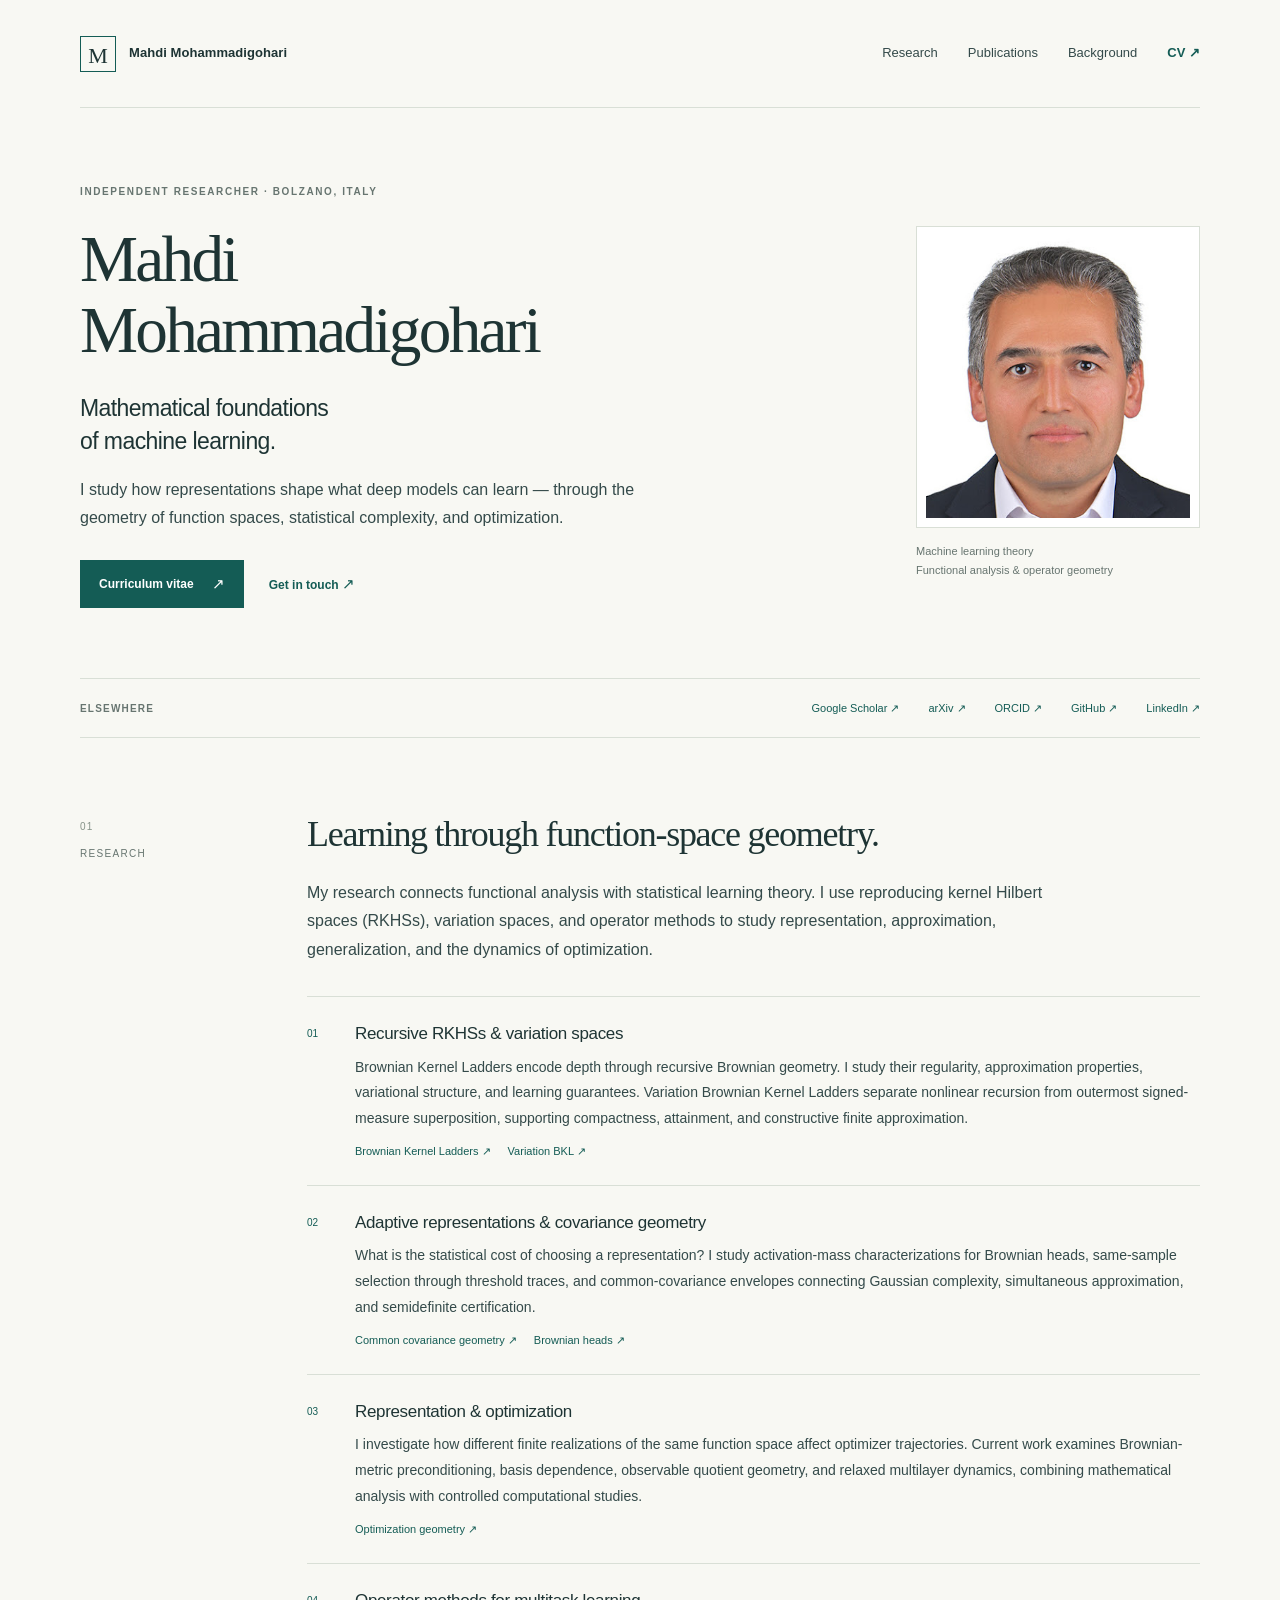
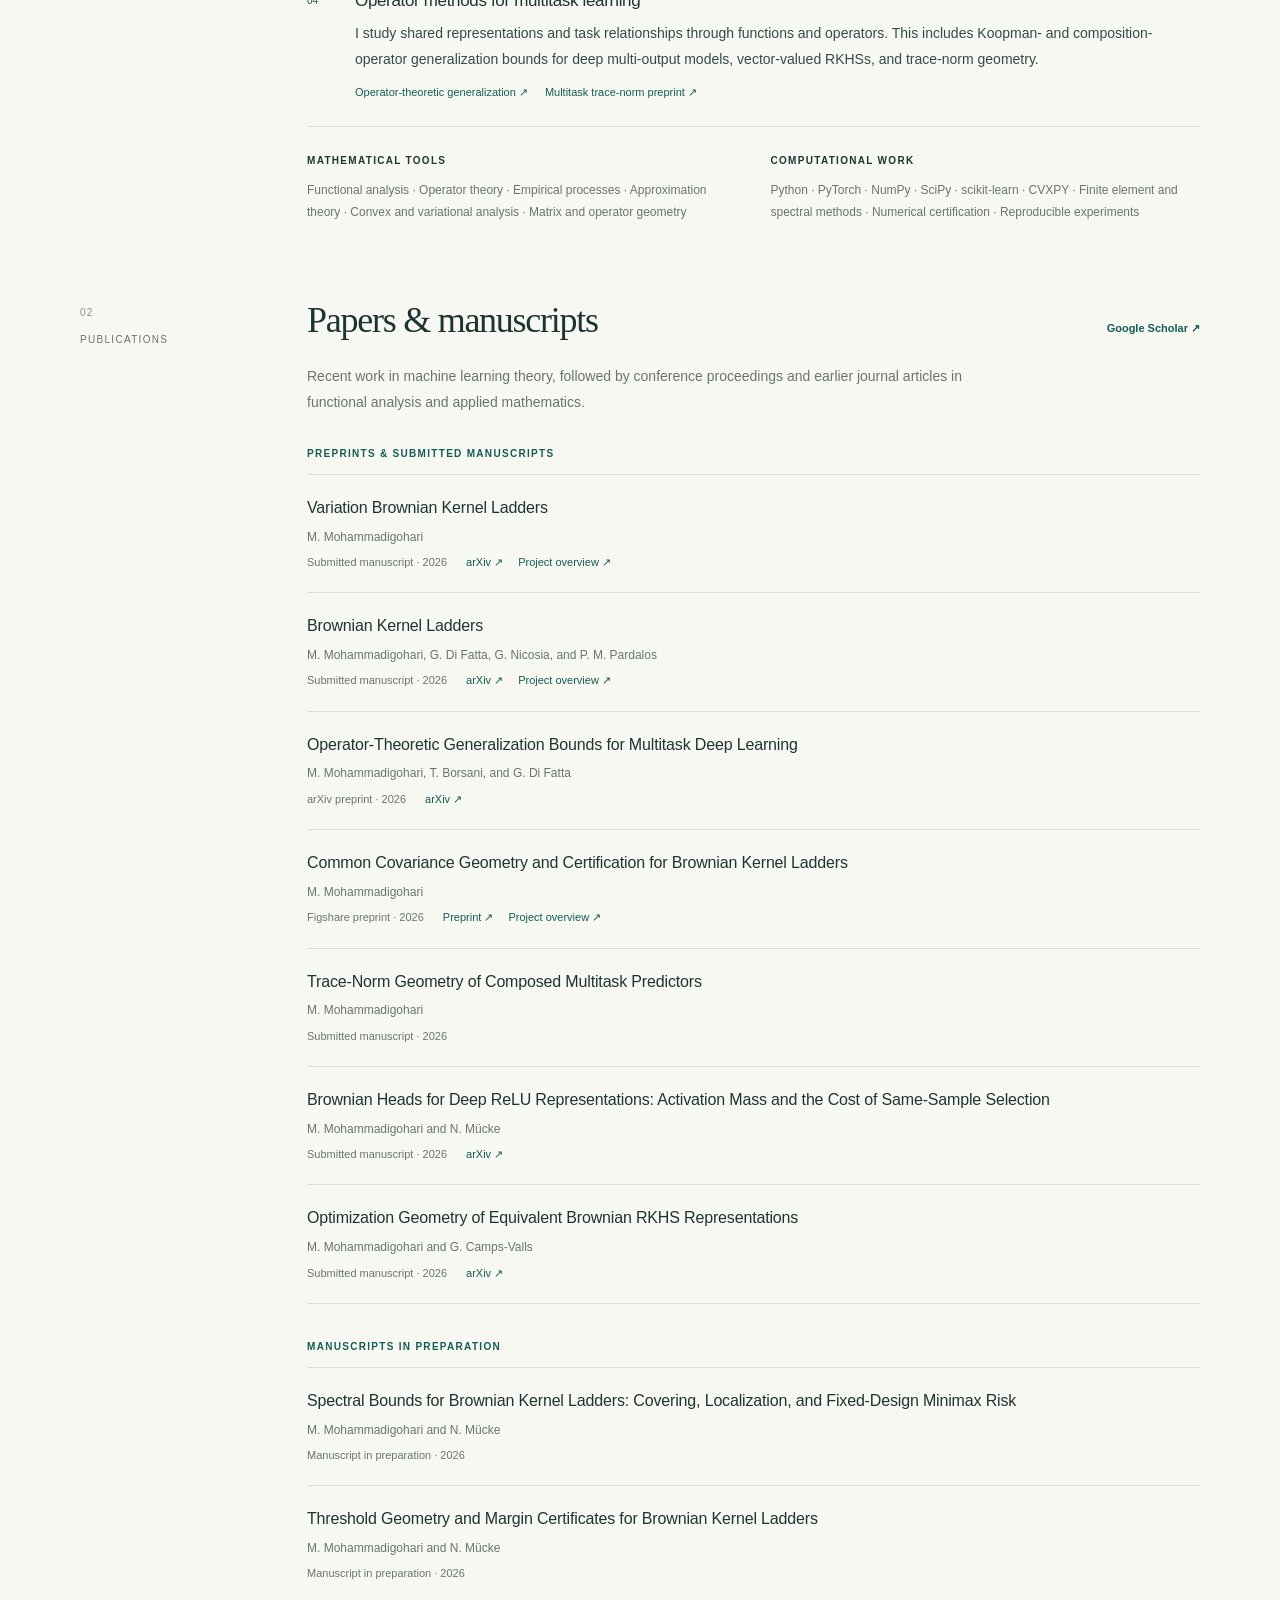
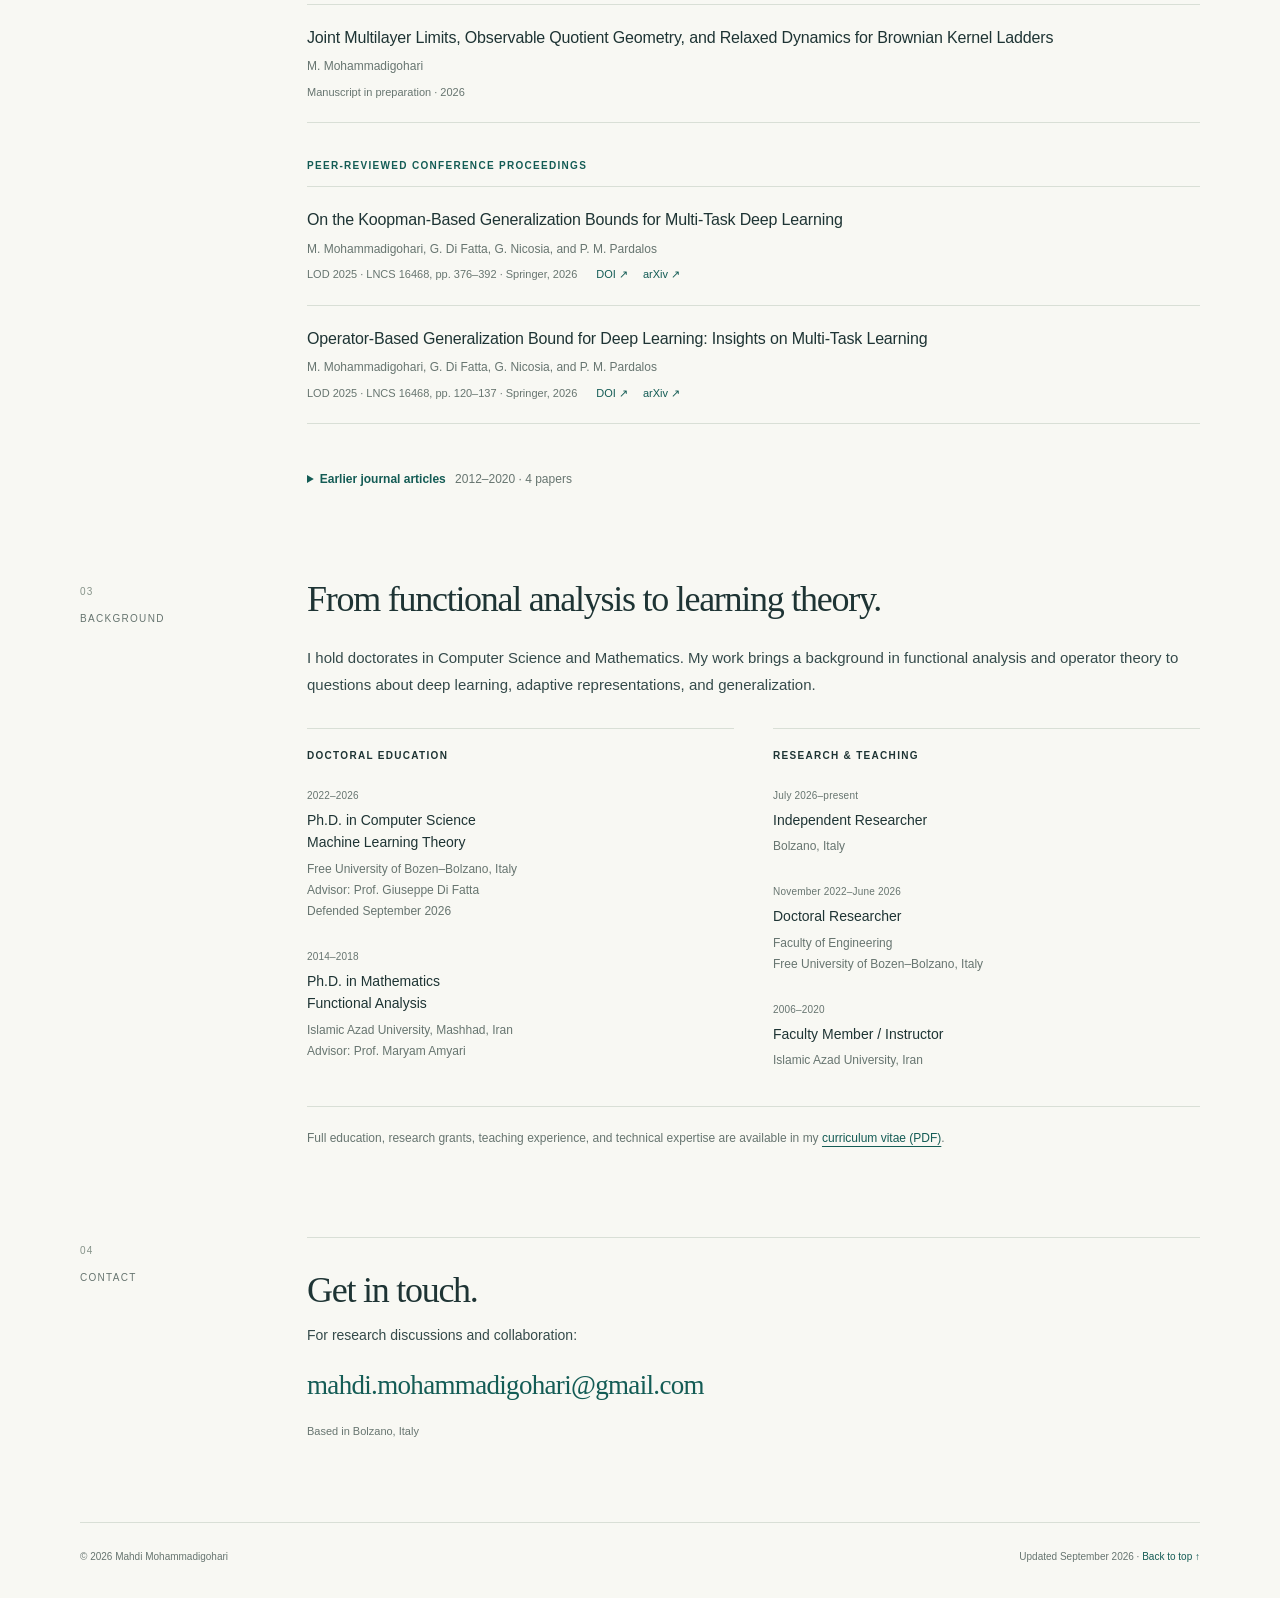
==== index.html @ 3c0941da "Update CV and redesign academic website" ====
<!DOCTYPE html>
<html lang="en">
<head>
  <meta charset="UTF-8">
  <meta name="viewport" content="width=device-width, initial-scale=1">
  <meta name="description" content="Mahdi Mohammadigohari — independent researcher in machine learning theory and functional analysis. Research on Brownian kernel ladders, representation learning, statistical complexity, and optimization geometry.">
  <meta name="author" content="Mahdi Mohammadigohari">
  <meta property="og:title" content="Mahdi Mohammadigohari | Machine Learning Theory">
  <meta property="og:description" content="Mathematical foundations of machine learning. Research, publications, and background in kernel methods, representation learning, and optimization geometry.">
  <meta property="og:image" content="https://mmg1980cs.github.io/myphoto.jpg">
  <meta property="og:url" content="https://mmg1980cs.github.io/">
  <meta property="og:type" content="website">
  <meta name="theme-color" content="#145c55">
  <link rel="canonical" href="https://mmg1980cs.github.io/">
  <link rel="icon" type="image/svg+xml" href="assets/favicon.svg">
  <link rel="stylesheet" href="assets/site.css">
  <title>Mahdi Mohammadigohari | Machine Learning Theory</title>
  <!-- Google Analytics -->
  <script async src="https://www.googletagmanager.com/gtag/js?id=G-FGTDMCL7GJ"></script>
  <script>
    window.dataLayer = window.dataLayer || [];
    function gtag() { window.dataLayer.push(arguments); }
    gtag("js", new Date());
    gtag("config", "G-FGTDMCL7GJ");
  </script>
</head>
<body>
<a class="skip-link" href="#main">Skip to main content</a>
<div class="wrap">
  <header class="site-header">
    <a class="wordmark" href="#top" aria-label="Mahdi Mohammadigohari, home"><span class="monogram" aria-hidden="true">M</span><span class="wordmark-name">Mahdi Mohammadigohari</span></a>
    <nav class="site-nav" aria-label="Main navigation">
      <a href="#research">Research</a>
      <a href="#publications">Publications</a>
      <a href="#background">Background</a>
      <a class="nav-cv" href="Mahdi_Mohammadigohari_CV.pdf">CV <span aria-hidden="true">↗</span></a>
    </nav>
  </header>
  <main id="main">
    <section class="hero" id="top" aria-labelledby="name">
      <div class="hero-copy">
        <p class="eyebrow">Independent researcher · Bolzano, Italy</p>
        <h1 id="name"><span>Mahdi</span><span>Mohammadigohari</span></h1>
        <p class="hero-subtitle">Mathematical foundations<br>of machine learning.</p>
        <p class="hero-description">I study how representations shape what deep models can learn — through the geometry of function spaces, statistical complexity, and optimization.</p>
        <div class="hero-actions">
          <a class="button" href="Mahdi_Mohammadigohari_CV.pdf">Curriculum vitae <span class="arrow" aria-hidden="true">↗</span></a>
          <a class="text-link" href="mailto:mahdi.mohammadigohari@gmail.com">Get in touch <span class="arrow" aria-hidden="true">↗</span></a>
        </div>
      </div>
      <figure class="portrait">
        <div class="portrait-frame"><img src="myphoto.jpg" width="400" height="400" alt="Portrait of Mahdi Mohammadigohari" fetchpriority="high"></div>
        <figcaption><span>Machine learning theory</span><span>Functional analysis &amp; operator geometry</span></figcaption>
      </figure>
    </section>
    <div class="profile-links" aria-label="Academic profiles">
      <span class="links-label">Elsewhere</span>
      <a href="https://scholar.google.com/citations?user=aPX-uGIAAAAJ&amp;hl=en">Google Scholar <span aria-hidden="true">↗</span></a>
      <a href="https://arxiv.org/search/?query=Mahdi+Mohammadigohari&amp;searchtype=author">arXiv <span aria-hidden="true">↗</span></a>
      <a href="https://orcid.org/0000-0002-4811-6585">ORCID <span aria-hidden="true">↗</span></a>
      <a href="https://github.com/mmg1980CS">GitHub <span aria-hidden="true">↗</span></a>
      <a href="https://www.linkedin.com/in/mahdi-mohammadigohari-659b0b254">LinkedIn <span aria-hidden="true">↗</span></a>
    </div>
    <section class="content-section" id="research" aria-labelledby="research-heading">
      <p class="section-label"><span>01</span>Research</p>
      <div class="section-content">
        <h2 id="research-heading">Learning through function-space geometry.</h2>
        <p class="section-intro">My research connects functional analysis with statistical learning theory. I use reproducing kernel Hilbert spaces (RKHSs), variation spaces, and operator methods to study representation, approximation, generalization, and the dynamics of optimization.</p>
        <ol class="research-list">
          <li class="research-item"><div>
            <h3>Recursive RKHSs &amp; variation spaces</h3>
            <p>Brownian Kernel Ladders encode depth through recursive Brownian geometry. I study their regularity, approximation properties, variational structure, and learning guarantees. Variation Brownian Kernel Ladders separate nonlinear recursion from outermost signed-measure superposition, supporting compactness, attainment, and constructive finite approximation.</p>
            <div class="research-links"><a href="bkl.html">Brownian Kernel Ladders <span aria-hidden="true">↗</span></a><a href="vbkl.html">Variation BKL <span aria-hidden="true">↗</span></a></div>
          </div></li>
          <li class="research-item"><div>
            <h3>Adaptive representations &amp; covariance geometry</h3>
            <p>What is the statistical cost of choosing a representation? I study activation-mass characterizations for Brownian heads, same-sample selection through threshold traces, and common-covariance envelopes connecting Gaussian complexity, simultaneous approximation, and semidefinite certification.</p>
            <div class="research-links"><a href="cove-bkl.html">Common covariance geometry <span aria-hidden="true">↗</span></a><a href="https://arxiv.org/abs/2609.21422">Brownian heads <span aria-hidden="true">↗</span></a></div>
          </div></li>
          <li class="research-item"><div>
            <h3>Representation &amp; optimization</h3>
            <p>I investigate how different finite realizations of the same function space affect optimizer trajectories. Current work examines Brownian-metric preconditioning, basis dependence, observable quotient geometry, and relaxed multilayer dynamics, combining mathematical analysis with controlled computational studies.</p>
            <div class="research-links"><a href="https://arxiv.org/abs/2609.21693">Optimization geometry <span aria-hidden="true">↗</span></a></div>
          </div></li>
          <li class="research-item"><div>
            <h3>Operator methods for multitask learning</h3>
            <p>I study shared representations and task relationships through functions and operators. This includes Koopman- and composition-operator generalization bounds for deep multi-output models, vector-valued RKHSs, and trace-norm geometry.</p>
            <div class="research-links"><a href="https://arxiv.org/abs/2608.15982">Operator-theoretic generalization <span aria-hidden="true">↗</span></a><a href="https://doi.org/10.6084/m9.figshare.33386044">Multitask trace-norm preprint <span aria-hidden="true">↗</span></a></div>
          </div></li>
        </ol>
        <div class="methods">
          <div><h3>Mathematical tools</h3><p>Functional analysis · Operator theory · Empirical processes · Approximation theory · Convex and variational analysis · Matrix and operator geometry</p></div>
          <div><h3>Computational work</h3><p>Python · PyTorch · NumPy · SciPy · scikit-learn · CVXPY · Finite element and spectral methods · Numerical certification · Reproducible experiments</p></div>
        </div>
      </div>
    </section>
    <section class="content-section" id="publications" aria-labelledby="publications-heading">
      <p class="section-label"><span>02</span>Publications</p>
      <div class="section-content">
        <div class="section-heading"><h2 id="publications-heading">Papers &amp; manuscripts</h2><a class="text-link" href="https://scholar.google.com/citations?user=aPX-uGIAAAAJ&amp;hl=en">Google Scholar <span aria-hidden="true">↗</span></a></div>
        <p class="publication-intro">Recent work in machine learning theory, followed by conference proceedings and earlier journal articles in functional analysis and applied mathematics.</p>
<div class="pub-group"><h3>Preprints &amp; submitted manuscripts</h3>
<ol class="publications">
<li class="publication"><p class="pub-title"><a href="https://arxiv.org/abs/2608.13882">Variation Brownian Kernel Ladders</a></p><p class="pub-authors">M. Mohammadigohari</p><div class="pub-meta"><span class="pub-status">Submitted manuscript · 2026</span><span class="pub-links"><a href="https://arxiv.org/abs/2608.13882">arXiv <span aria-hidden="true">↗</span></a><a href="vbkl.html">Project overview <span aria-hidden="true">↗</span></a></span></div></li>
<li class="publication"><p class="pub-title"><a href="https://arxiv.org/abs/2606.15812">Brownian Kernel Ladders</a></p><p class="pub-authors">M. Mohammadigohari, G. Di Fatta, G. Nicosia, and P. M. Pardalos</p><div class="pub-meta"><span class="pub-status">Submitted manuscript · 2026</span><span class="pub-links"><a href="https://arxiv.org/abs/2606.15812">arXiv <span aria-hidden="true">↗</span></a><a href="bkl.html">Project overview <span aria-hidden="true">↗</span></a></span></div></li>
<li class="publication"><p class="pub-title"><a href="https://arxiv.org/abs/2608.15982">Operator-Theoretic Generalization Bounds for Multitask Deep Learning</a></p><p class="pub-authors">M. Mohammadigohari, T. Borsani, and G. Di Fatta</p><div class="pub-meta"><span class="pub-status">arXiv preprint · 2026</span><span class="pub-links"><a href="https://arxiv.org/abs/2608.15982">arXiv <span aria-hidden="true">↗</span></a></span></div></li>
<li class="publication"><p class="pub-title"><a href="https://doi.org/10.6084/m9.figshare.33386035">Common Covariance Geometry and Certification for Brownian Kernel Ladders</a></p><p class="pub-authors">M. Mohammadigohari</p><div class="pub-meta"><span class="pub-status">Figshare preprint · 2026</span><span class="pub-links"><a href="https://doi.org/10.6084/m9.figshare.33386035">Preprint <span aria-hidden="true">↗</span></a><a href="cove-bkl.html">Project overview <span aria-hidden="true">↗</span></a></span></div></li>
<li class="publication"><p class="pub-title">Trace-Norm Geometry of Composed Multitask Predictors</p><p class="pub-authors">M. Mohammadigohari</p><div class="pub-meta"><span class="pub-status">Submitted manuscript · 2026</span></div></li>
<li class="publication"><p class="pub-title"><a href="https://arxiv.org/abs/2609.21422">Brownian Heads for Deep ReLU Representations: Activation Mass and the Cost of Same-Sample Selection</a></p><p class="pub-authors">M. Mohammadigohari and N. Mücke</p><div class="pub-meta"><span class="pub-status">Submitted manuscript · 2026</span><span class="pub-links"><a href="https://arxiv.org/abs/2609.21422">arXiv <span aria-hidden="true">↗</span></a></span></div></li>
<li class="publication"><p class="pub-title"><a href="https://arxiv.org/abs/2609.21693">Optimization Geometry of Equivalent Brownian RKHS Representations</a></p><p class="pub-authors">M. Mohammadigohari and G. Camps-Valls</p><div class="pub-meta"><span class="pub-status">Submitted manuscript · 2026</span><span class="pub-links"><a href="https://arxiv.org/abs/2609.21693">arXiv <span aria-hidden="true">↗</span></a></span></div></li>
</ol>
</div>
<div class="pub-group"><h3>Manuscripts in preparation</h3>
<ol class="publications">
<li class="publication"><p class="pub-title">Spectral Bounds for Brownian Kernel Ladders: Covering, Localization, and Fixed-Design Minimax Risk</p><p class="pub-authors">M. Mohammadigohari and N. Mücke</p><div class="pub-meta"><span class="pub-status">Manuscript in preparation · 2026</span></div></li>
<li class="publication"><p class="pub-title">Threshold Geometry and Margin Certificates for Brownian Kernel Ladders</p><p class="pub-authors">M. Mohammadigohari and N. Mücke</p><div class="pub-meta"><span class="pub-status">Manuscript in preparation · 2026</span></div></li>
<li class="publication"><p class="pub-title">Joint Multilayer Limits, Observable Quotient Geometry, and Relaxed Dynamics for Brownian Kernel Ladders</p><p class="pub-authors">M. Mohammadigohari</p><div class="pub-meta"><span class="pub-status">Manuscript in preparation · 2026</span></div></li>
</ol>
</div>
<div class="pub-group"><h3>Peer-reviewed conference proceedings</h3>
<ol class="publications">
<li class="publication"><p class="pub-title"><a href="https://doi.org/10.1007/978-3-032-21480-5_25">On the Koopman-Based Generalization Bounds for Multi-Task Deep Learning</a></p><p class="pub-authors">M. Mohammadigohari, G. Di Fatta, G. Nicosia, and P. M. Pardalos</p><div class="pub-meta"><span class="pub-status">LOD 2025 · LNCS 16468, pp. 376–392 · Springer, 2026</span><span class="pub-links"><a href="https://doi.org/10.1007/978-3-032-21480-5_25">DOI <span aria-hidden="true">↗</span></a><a href="https://arxiv.org/abs/2512.19199">arXiv <span aria-hidden="true">↗</span></a></span></div></li>
<li class="publication"><p class="pub-title"><a href="https://doi.org/10.1007/978-3-032-21480-5_9">Operator-Based Generalization Bound for Deep Learning: Insights on Multi-Task Learning</a></p><p class="pub-authors">M. Mohammadigohari, G. Di Fatta, G. Nicosia, and P. M. Pardalos</p><div class="pub-meta"><span class="pub-status">LOD 2025 · LNCS 16468, pp. 120–137 · Springer, 2026</span><span class="pub-links"><a href="https://doi.org/10.1007/978-3-032-21480-5_9">DOI <span aria-hidden="true">↗</span></a><a href="https://arxiv.org/abs/2512.19184">arXiv <span aria-hidden="true">↗</span></a></span></div></li>
</ol>
</div>
<details class="earlier-publications"><summary>Earlier journal articles <span>2012–2020 · 4 papers</span></summary><ol class="publications">
<li class="publication"><p class="pub-title"><a href="https://doi.org/10.1007/s13226-020-0467-8">The Operator-Valued Parallelism and Norm-Parallelism in Matrices</a></p><p class="pub-authors">M. Mohammadi Gohari and M. Amyari</p><div class="pub-meta"><span class="pub-status">Indian Journal of Pure and Applied Mathematics, 51(4):1305–1316 · 2020</span><span class="pub-links"><a href="https://doi.org/10.1007/s13226-020-0467-8">DOI <span aria-hidden="true">↗</span></a></span></div></li>
<li class="publication"><p class="pub-title"><a href="https://doi.org/10.32513/tbilisi/1561082568">Parallelism in Hilbert K(H)-Modules</a></p><p class="pub-authors">M. Mohammadi Gohari and M. Amyari</p><div class="pub-meta"><span class="pub-status">Tbilisi Mathematical Journal, 12(2):67–75 · 2019</span><span class="pub-links"><a href="https://doi.org/10.32513/tbilisi/1561082568">DOI <span aria-hidden="true">↗</span></a><a href="https://arxiv.org/abs/1812.00164">arXiv <span aria-hidden="true">↗</span></a></span></div></li>
<li class="publication"><p class="pub-title"><a href="https://doi.org/10.1515/ms-2017-0192">Refinements of the Heinz Inequalities for Operators and Matrices</a></p><p class="pub-authors">M. Mohammadi Gohari and M. Amyari</p><div class="pub-meta"><span class="pub-status">Mathematica Slovaca, 68(6):1431–1438 · 2018</span><span class="pub-links"><a href="https://doi.org/10.1515/ms-2017-0192">DOI <span aria-hidden="true">↗</span></a></span></div></li>
<li class="publication"><p class="pub-title"><a href="https://doi.org/10.56093/ijans.v82i9.23658">Using Mathematical Models for the Lactation Curve of Milk and Fat Production in Iranian Holstein Cows</a></p><p class="pub-authors">M. H. Jahandar, M. Elahi Torshizi, H. Farhangfar, and M. Mohammadi Gohari</p><div class="pub-meta"><span class="pub-status">Indian Journal of Animal Sciences, 82(9):1016–1021 · 2012</span><span class="pub-links"><a href="https://doi.org/10.56093/ijans.v82i9.23658">DOI <span aria-hidden="true">↗</span></a></span></div></li>
</ol></details>
      </div>
    </section>
    <section class="content-section" id="background" aria-labelledby="background-heading">
      <p class="section-label"><span>03</span>Background</p>
      <div class="section-content">
        <h2 id="background-heading">From functional analysis to learning theory.</h2>
        <p class="background-intro">I hold doctorates in Computer Science and Mathematics. My work brings a background in functional analysis and operator theory to questions about deep learning, adaptive representations, and generalization.</p>
        <div class="background-columns">
          <div>
            <h3>Doctoral education</h3>
            <ul class="timeline">
              <li><span class="date">2022–2026</span><span class="role">Ph.D. in Computer Science<br>Machine Learning Theory</span><span class="place">Free University of Bozen–Bolzano, Italy</span><span class="detail">Advisor: Prof. Giuseppe Di Fatta<br>Defended September 2026</span></li>
              <li><span class="date">2014–2018</span><span class="role">Ph.D. in Mathematics<br>Functional Analysis</span><span class="place">Islamic Azad University, Mashhad, Iran</span><span class="detail">Advisor: Prof. Maryam Amyari</span></li>
            </ul>
          </div>
          <div>
            <h3>Research &amp; teaching</h3>
            <ul class="timeline">
              <li><span class="date">July 2026–present</span><span class="role">Independent Researcher</span><span class="place">Bolzano, Italy</span></li>
              <li><span class="date">November 2022–June 2026</span><span class="role">Doctoral Researcher</span><span class="place">Faculty of Engineering<br>Free University of Bozen–Bolzano, Italy</span></li>
              <li><span class="date">2006–2020</span><span class="role">Faculty Member / Instructor</span><span class="place">Islamic Azad University, Iran</span></li>
            </ul>
          </div>
        </div>
        <p class="background-note">Full education, research grants, teaching experience, and technical expertise are available in my <a href="Mahdi_Mohammadigohari_CV.pdf">curriculum vitae (PDF)</a>.</p>
      </div>
    </section>
    <section class="content-section contact-section" id="contact" aria-labelledby="contact-heading">
      <p class="section-label"><span>04</span>Contact</p>
      <div class="section-content contact-panel">
        <h2 id="contact-heading">Get in touch.</h2>
        <p>For research discussions and collaboration:</p>
        <a class="contact-email" href="mailto:mahdi.mohammadigohari@gmail.com">mahdi.mohammadigohari@gmail.com</a>
        <p class="contact-meta">Based in Bolzano, Italy</p>
      </div>
    </section>
  </main>
  <footer class="site-footer"><p>© 2026 Mahdi Mohammadigohari</p><p>Updated September 2026 · <a href="#top">Back to top ↑</a></p></footer>
</div>
</body>
</html>
---- assets/site.css ----
:root {
  color-scheme: light;
  --paper: #f8f8f3;
  --white: #fff;
  --ink: #1e3434;
  --text: #344a4a;
  --muted: #677570;
  --accent: #145c55;
  --line: #d9dfd6;
  --wash: #e9efea;
  --serif: Georgia, 'Times New Roman', serif;
  --sans: -apple-system, BlinkMacSystemFont, 'Segoe UI', Arial, sans-serif;
}
* { box-sizing: border-box; }
html { scroll-behavior: smooth; scroll-padding-top: 30px; }
body { margin: 0; background: var(--paper); color: var(--text); font-family: var(--sans); font-size: 16px; line-height: 1.7; -webkit-font-smoothing: antialiased; }
::selection { color: var(--ink); background: #cbded1; }
a { color: var(--accent); text-underline-offset: 4px; text-decoration-thickness: 1px; }
a:hover { color: var(--ink); }
a:focus-visible, summary:focus-visible { outline: 3px solid var(--accent); outline-offset: 6px; border-radius: 2px; }
img { max-width: 100%; display: block; }
h1, h2, h3, p { margin-top: 0; }
h1, h2, h3 { color: var(--ink); }
.wrap { width: min(1120px, calc(100% - 88px)); margin-inline: auto; }
.skip-link { position: absolute; z-index: 2; top: -80px; left: 20px; padding: 10px 16px; background: var(--white); }
.skip-link:focus { top: 10px; }
.site-header { display: flex; justify-content: space-between; align-items: center; gap: 30px; min-height: 108px; border-bottom: 1px solid var(--line); }
.wordmark { display: flex; align-items: center; gap: 13px; text-decoration: none; color: var(--ink); font-size: 13px; font-weight: 600; letter-spacing: .005em; }
.monogram { display: grid; place-items: center; width: 36px; height: 36px; border: 1px solid var(--accent); font-family: var(--serif); font-size: 22px; font-weight: 400; }
.site-nav { display: flex; align-items: center; gap: 30px; font-size: 13px; }
.site-nav a { text-decoration: none; color: var(--text); }
.site-nav a:hover { color: var(--accent); text-decoration: underline; }
.site-nav .nav-cv { color: var(--accent); font-weight: 600; }
.hero { display: grid; grid-template-columns: minmax(0, 1fr) 284px; gap: 82px; align-items: center; padding-block: 76px 70px; }
.eyebrow { margin-bottom: 24px; font-size: 10px; font-weight: 600; line-height: 1.6; letter-spacing: .16em; text-transform: uppercase; color: var(--muted); }
.hero h1 { font-family: var(--serif); font-weight: 400; font-size: clamp(46px, 5.1vw, 68px); line-height: 1.08; letter-spacing: -.042em; margin-bottom: 27px; }
.hero h1 span { display: block; }
.hero-subtitle { max-width: 530px; font-size: 23px; font-weight: 400; line-height: 1.45; letter-spacing: -.025em; margin-bottom: 17px; color: var(--ink); }
.hero-description { max-width: 560px; font-size: 16px; line-height: 1.8; margin-bottom: 27px; }
.hero-actions { display: flex; align-items: center; flex-wrap: wrap; gap: 25px; }
.button { display: inline-flex; justify-content: center; align-items: center; gap: 18px; padding: 10px 18px; color: #fff; background: var(--accent); border: 1px solid var(--accent); font-size: 12px; font-weight: 600; text-decoration: none; }
.button:hover { color: #fff; background: var(--ink); }
.text-link { font-size: 12px; font-weight: 600; text-decoration: none; }
.text-link:hover { text-decoration: underline; }
.arrow { font-size: 15px; font-weight: 400; }
.portrait { margin: 0; align-self: center; padding-top: 15px; }
.portrait-frame { padding: 9px; background: var(--white); border: 1px solid var(--line); }
.portrait img { width: 264px; height: 282px; object-fit: cover; object-position: 50% 50%; }
.portrait figcaption { margin-top: 14px; color: var(--muted); font-size: 11px; line-height: 1.8; }
.portrait figcaption span { display: block; }
.profile-links { display: flex; flex-wrap: wrap; align-items: center; column-gap: 29px; row-gap: 9px; padding-block: 20px; border-top: 1px solid var(--line); border-bottom: 1px solid var(--line); font-size: 11px; }
.profile-links .links-label { margin-right: auto; color: var(--muted); font-size: 10px; font-weight: 600; text-transform: uppercase; letter-spacing: .12em; }
.profile-links a { text-decoration: none; }
.profile-links a:hover { text-decoration: underline; }
.content-section { display: grid; grid-template-columns: 172px minmax(0, 1fr); gap: 55px; padding-top: 75px; }
.section-label { margin: 5px 0 0; color: var(--muted); font-size: 10px; font-weight: 500; text-transform: uppercase; letter-spacing: .13em; }
.section-label span { display: block; color: #87948a; margin-bottom: 10px; font-size: 10px; }
.section-content h2 { font-family: var(--serif); font-size: 36px; font-weight: 400; line-height: 1.2; letter-spacing: -.035em; margin-bottom: 22px; }
.section-intro { font-size: 16px; max-width: 780px; line-height: 1.8; margin-bottom: 31px; }
.research-list { margin: 0; padding: 0; list-style: none; counter-reset: research; }
.research-item { display: grid; grid-template-columns: 32px 1fr; gap: 16px; border-top: 1px solid var(--line); padding-block: 24px; counter-increment: research; }
.research-item::before { content: '0' counter(research); padding-top: 4px; color: var(--accent); font-size: 10px; }
.research-item h3 { margin-bottom: 8px; font-size: 17px; line-height: 1.5; font-weight: 500; letter-spacing: -.02em; }
.research-item p { color: var(--text); font-size: 14px; line-height: 1.85; margin-bottom: 10px; }
.research-links { display: flex; flex-wrap: wrap; gap: 17px; font-size: 11px; }
.research-links a { text-decoration: none; }
.research-links a:hover { text-decoration: underline; }
.methods { border-top: 1px solid var(--line); padding-top: 25px; display: grid; grid-template-columns: 1fr 1fr; gap: 34px; }
.methods h3 { font-size: 10px; font-weight: 600; text-transform: uppercase; letter-spacing: .13em; margin-bottom: 10px; }
.methods p { font-size: 12px; line-height: 1.9; color: var(--muted); margin-bottom: 0; }
.section-heading { display: flex; gap: 25px; align-items: baseline; justify-content: space-between; }
.section-heading .text-link { white-space: nowrap; font-size: 11px; }
.publication-intro { font-size: 14px; line-height: 1.8; color: var(--muted); margin-bottom: 30px; max-width: 690px; }
.pub-group + .pub-group { margin-top: 34px; }
.pub-group h3 { font-size: 10px; font-weight: 600; color: var(--accent); letter-spacing: .13em; text-transform: uppercase; padding-bottom: 12px; margin-bottom: 0; border-bottom: 1px solid var(--line); }
.publications { padding: 0; margin: 0; list-style: none; }
.publication { padding: 21px 0 20px; border-bottom: 1px solid var(--line); }
.pub-title { font-size: 16px; font-weight: 500; color: var(--ink); line-height: 1.55; margin-bottom: 6px; letter-spacing: -.01em; }
.pub-title a { color: inherit; text-decoration: none; }
.pub-title a:hover { color: var(--accent); text-decoration: underline; }
.pub-authors { margin-bottom: 6px; font-size: 12px; color: var(--muted); line-height: 1.7; }
.pub-meta { display: flex; flex-wrap: wrap; align-items: baseline; column-gap: 19px; row-gap: 5px; font-size: 11px; line-height: 1.75; }
.pub-status { color: var(--muted); }
.pub-links { display: inline-flex; flex-wrap: wrap; gap: 15px; }
.pub-links a { text-decoration: none; font-weight: 500; }
.pub-links a:hover { text-decoration: underline; }
.earlier-publications { margin-top: 31px; }
.earlier-publications summary { cursor: pointer; color: var(--accent); padding-block: 14px; font-size: 12px; font-weight: 600; list-style-position: inside; }
.earlier-publications summary:hover { color: var(--ink); }
.earlier-publications summary span { font-weight: 400; color: var(--muted); margin-left: 6px; }
.earlier-publications .publication:first-child { border-top: 1px solid var(--line); }
.background-intro { font-size: 15px; line-height: 1.85; margin-bottom: 29px; }
.background-columns { display: grid; grid-template-columns: 1fr 1fr; gap: 39px; }
.background-columns h3 { border-top: 1px solid var(--line); padding-top: 18px; margin-bottom: 23px; font-size: 10px; text-transform: uppercase; letter-spacing: .13em; }
.timeline { padding: 0; margin: 0; list-style: none; }
.timeline li { margin-bottom: 26px; }
.timeline .date { display: block; margin-bottom: 5px; font-size: 10px; letter-spacing: .02em; color: var(--muted); }
.timeline .role { display: block; font-size: 14px; color: var(--ink); font-weight: 500; line-height: 1.6; margin-bottom: 5px; }
.timeline .place, .timeline .detail { display: block; font-size: 12px; color: var(--muted); line-height: 1.75; }
.background-note { margin-top: 9px; padding: 20px 0 0; border-top: 1px solid var(--line); font-size: 12px; line-height: 1.9; color: var(--muted); }
.contact-section { padding-bottom: 66px; }
.contact-panel { border-top: 1px solid var(--line); padding-top: 31px; }
.contact-panel h2 { margin-bottom: 12px; }
.contact-panel p { font-size: 14px; margin-bottom: 15px; }
.contact-email { font-family: var(--serif); font-size: clamp(18px, 2.3vw, 27px); text-decoration: none; letter-spacing: -.025em; overflow-wrap: anywhere; }
.contact-email:hover { text-decoration: underline; }
.contact-meta { margin-top: 13px; color: var(--muted); font-size: 11px !important; }
.site-footer { display: flex; flex-wrap: wrap; justify-content: space-between; gap: 12px 30px; border-top: 1px solid var(--line); padding-block: 25px 33px; color: var(--muted); font-size: 10px; }
.site-footer p { margin-bottom: 0; }
.site-footer a { text-decoration: none; }
@media (min-width: 1500px) { .hero { padding-block: 88px 80px; } }
@media (max-width: 1050px) {
 .wrap { width: calc(100% - 64px); }
 .hero { grid-template-columns: minmax(0, 1fr) 230px; gap: 48px; }
 .hero h1 { font-size: clamp(43px, 5.1vw, 53px); }
 .hero-subtitle { font-size: 21px; }
 .portrait img { width: 210px; height: 236px; }
 .content-section { grid-template-columns: 130px minmax(0, 1fr); gap: 36px; }
 .site-nav { gap: 22px; }
}
@media (max-width: 760px) {
 .wrap { width: calc(100% - 44px); }
 .site-header { min-height: 88px; gap: 20px; }
 .wordmark-name { display: none; }
 .site-nav { gap: 20px; font-size: 12px; }
 .hero { padding-block: 49px 42px; grid-template-columns: minmax(0, 1fr) 155px; gap: 24px; align-items: start; }
 .hero h1 { font-size: clamp(30px, 5.8vw, 44px); }
 .hero-subtitle { font-size: 18px; }
 .hero-description { font-size: 14px; }
 .hero .eyebrow { font-size: 9px; }
 .portrait { padding-top: 39px; }
 .portrait-frame { padding: 6px; }
 .portrait img { width: 141px; height: 166px; }
 .portrait figcaption { font-size: 9px; }
 .hero-actions { gap: 18px; }
 .profile-links { column-gap: 20px; font-size: 11px; }
 .profile-links .links-label { width: 100%; }
 .content-section { grid-template-columns: 1fr; gap: 22px; padding-top: 52px; }
 .section-label { display: flex; gap: 16px; margin: 0; }
 .section-label span { margin: 0; }
 .section-content h2 { font-size: 31px; }
 .contact-section { padding-bottom: 45px; }
 .contact-email { font-size: 24px; }
}
@media (max-width: 520px) {
 .wrap { width: calc(100% - 40px); }
 .site-header { min-height: 78px; }
 .monogram { width: 30px; height: 30px; font-size: 19px; }
 .site-nav { gap: 17px; font-size: 11px; }
 .hero { grid-template-columns: 1fr; position: relative; gap: 25px; padding-block: 37px 33px; }
 .hero .eyebrow { padding-right: 83px; max-width: 300px; margin-bottom: 29px; font-size: 9px; }
 .hero h1 { font-size: clamp(30px, 9.4vw, 48px); max-width: 100%; margin-bottom: 20px; }
 .hero-subtitle { font-size: 21px; max-width: 310px; line-height: 1.5; margin-bottom: 14px; }
 .hero-description { font-size: 14px; line-height: 1.9; }
 .hero-actions { gap: 22px; }
 .portrait { position: absolute; top: 30px; right: 0; width: 63px; padding: 0; }
 .portrait-frame { padding: 3px; }
 .portrait img { width: 55px; height: 55px; }
 .portrait figcaption { display: none; }
 .profile-links { column-gap: 22px; row-gap: 12px; padding-block: 19px; }
 .profile-links .links-label { font-size: 9px; }
 .section-heading { display: block; }
 .section-heading h2 { margin-bottom: 14px; }
 .section-heading .text-link { display: inline-block; margin-bottom: 22px; }
 .section-intro { font-size: 14px; }
 .research-item { grid-template-columns: 22px 1fr; gap: 9px; }
 .research-item h3 { font-size: 16px; }
 .research-item p { font-size: 13px; }
 .methods { grid-template-columns: 1fr; gap: 22px; }
 .pub-title { font-size: 15px; }
 .pub-authors { font-size: 11px; }
 .pub-meta { font-size: 11px; }
 .pub-group h3 { font-size: 9px; }
 .background-columns { grid-template-columns: 1fr; gap: 8px; }
 .contact-email { font-size: 21px; }
 .site-footer { font-size: 9px; }
}
@media (max-width: 360px) { .site-nav { gap: 12px; } .hero-actions { gap: 16px; } }
@media (prefers-reduced-motion: reduce) { html { scroll-behavior: auto; } }
@media print {
 body { background: #fff; color: #000; font-size: 11pt; }
 .wrap { width: 100%; }
 .site-header, .hero-actions, .profile-links, .skip-link, .site-footer { display: none; }
 .hero { padding-block: 0 25px; }
 .hero h1 { font-size: 35pt; }
 .content-section { display: block; padding-top: 25px; }
 .section-label { margin-bottom: 14px; }
 .section-label span { display: none; }
 .publication, .research-item, .timeline li { break-inside: avoid; }
 .earlier-publications > .publications { display: block !important; }
 a { color: inherit; }
 .contact-section { padding-bottom: 0; }
}
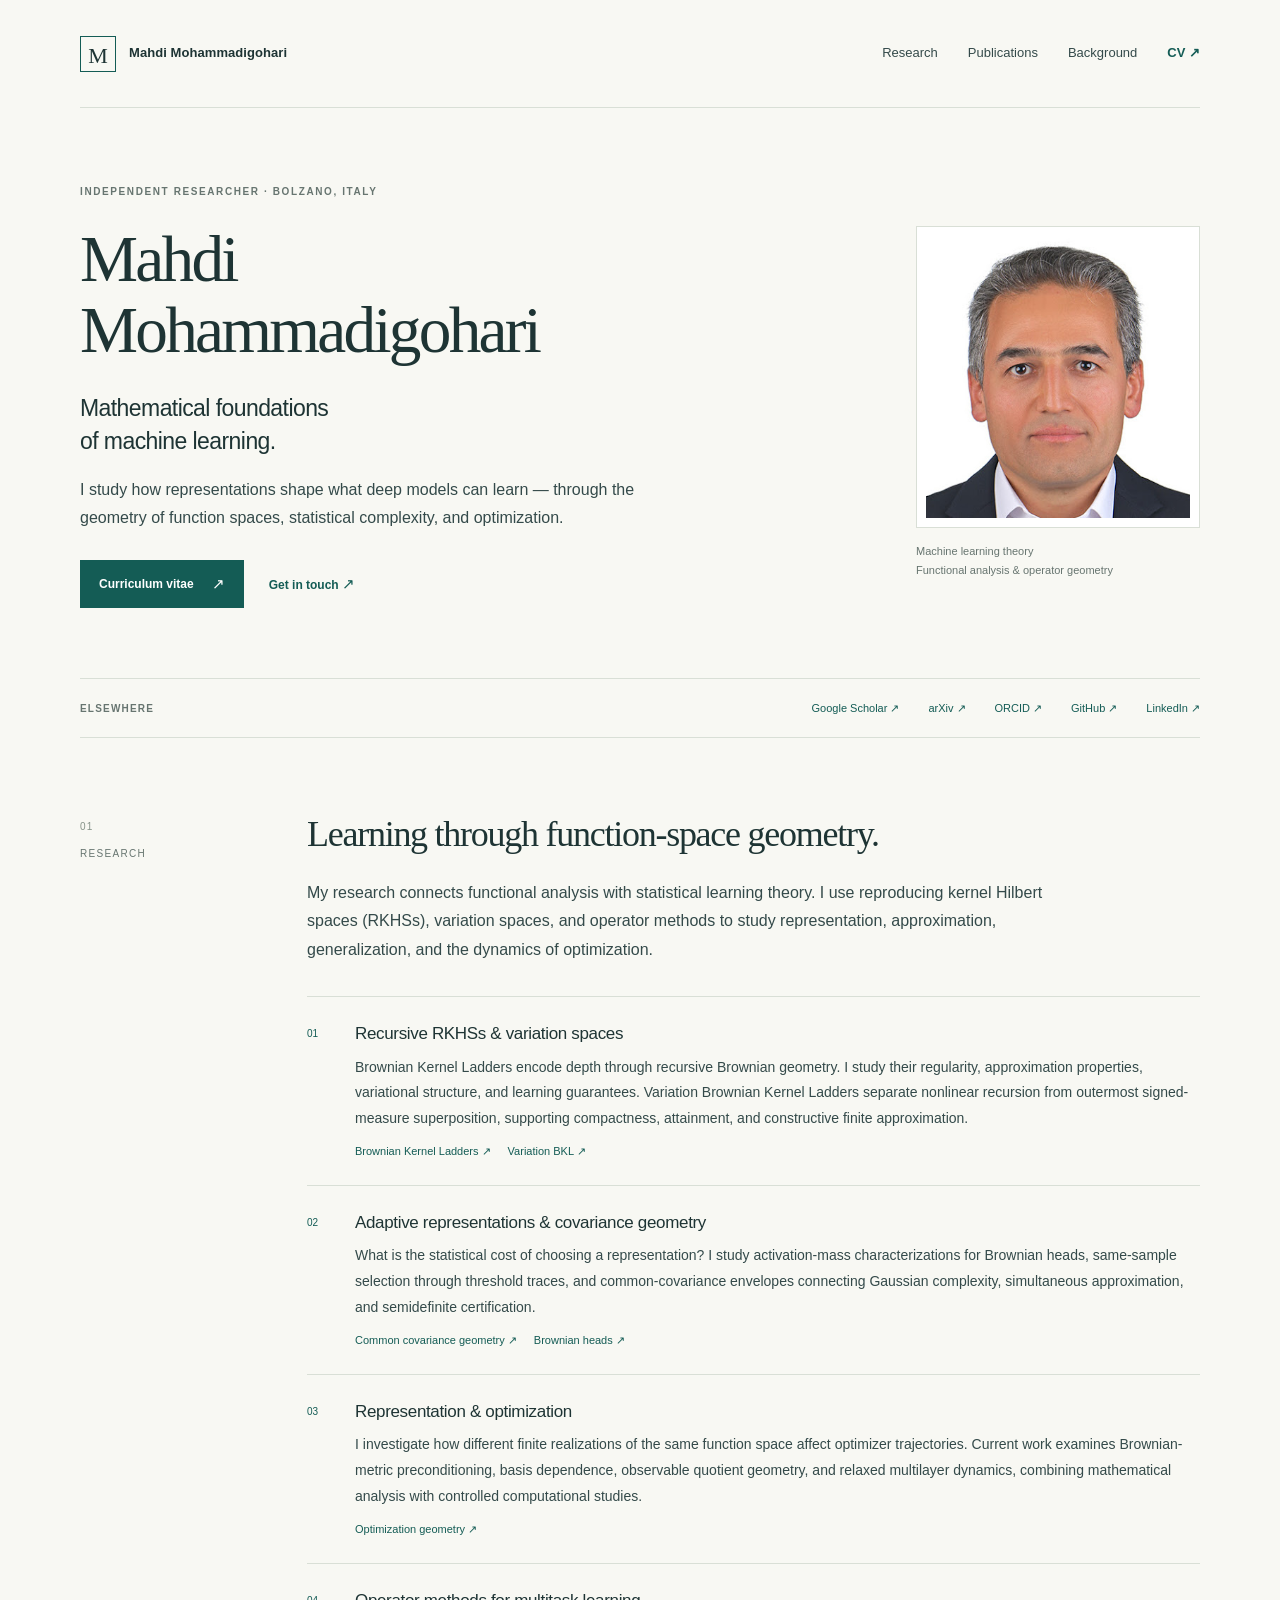
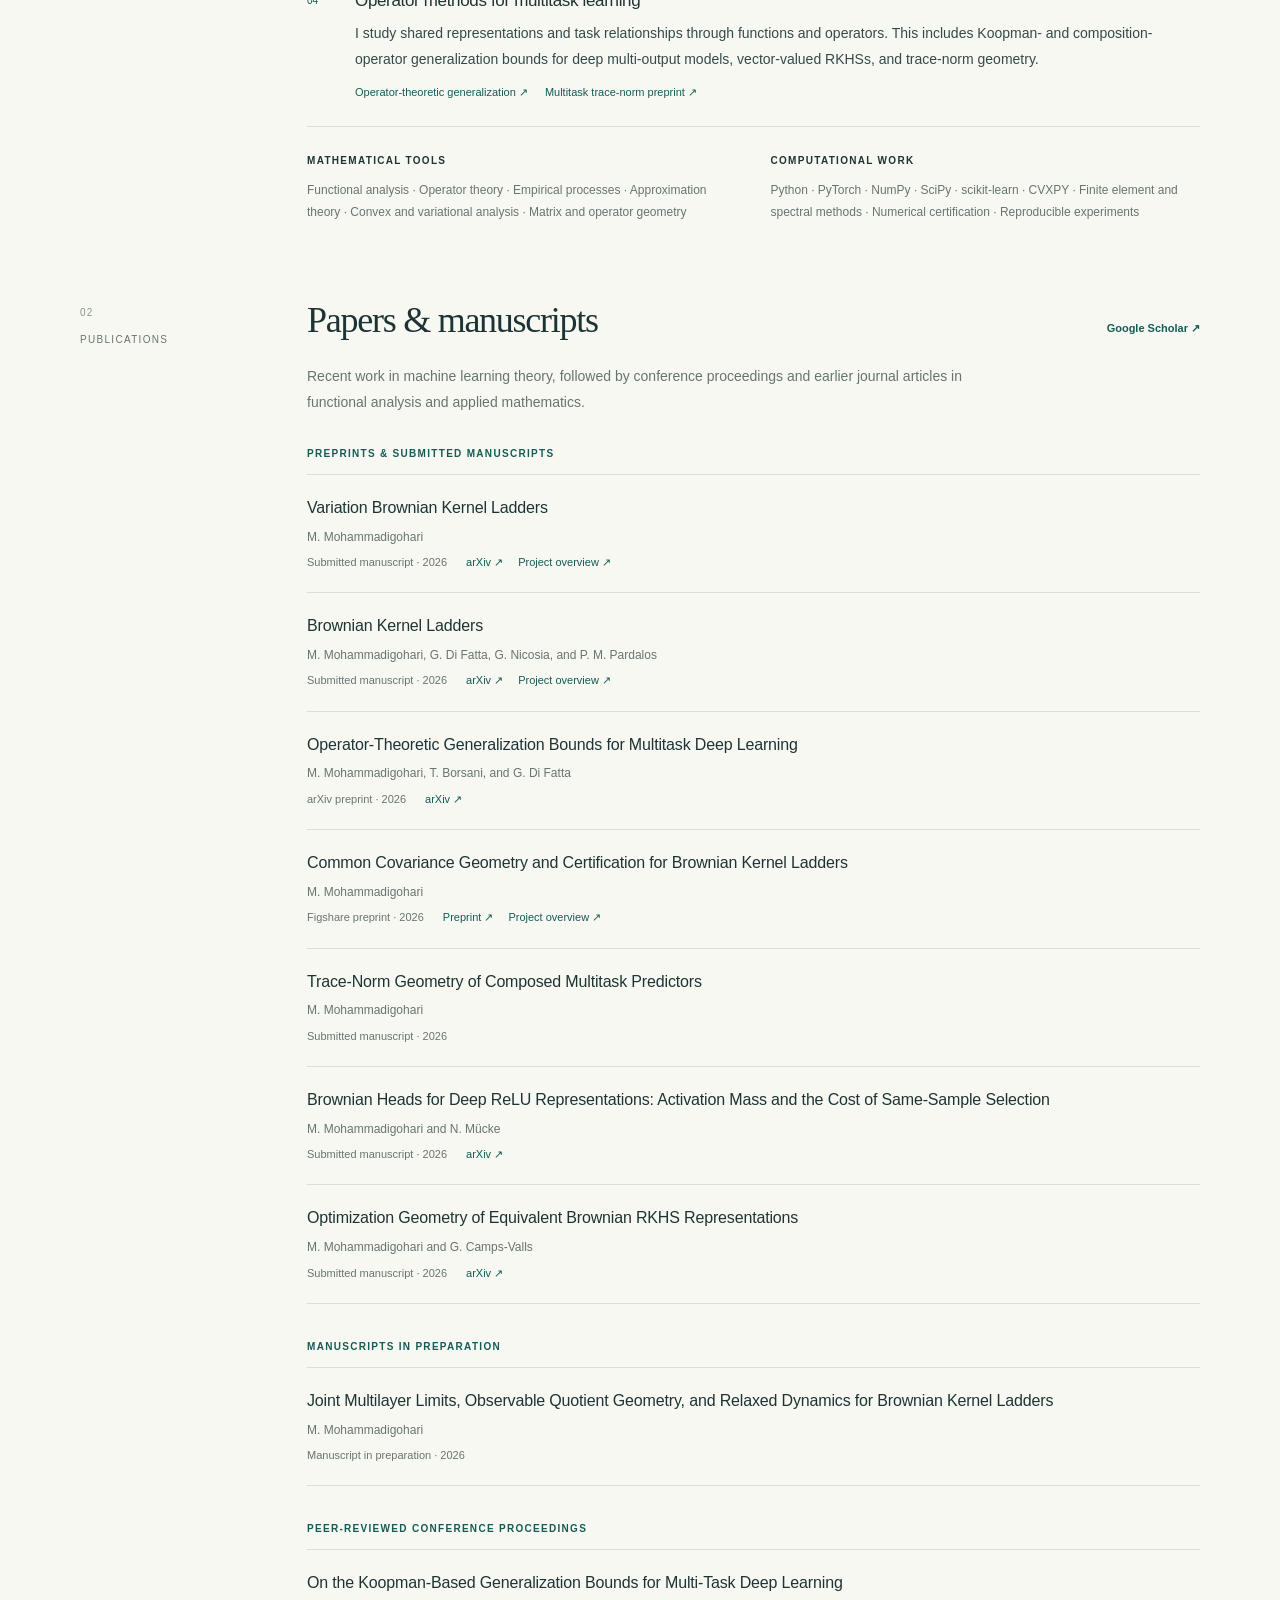
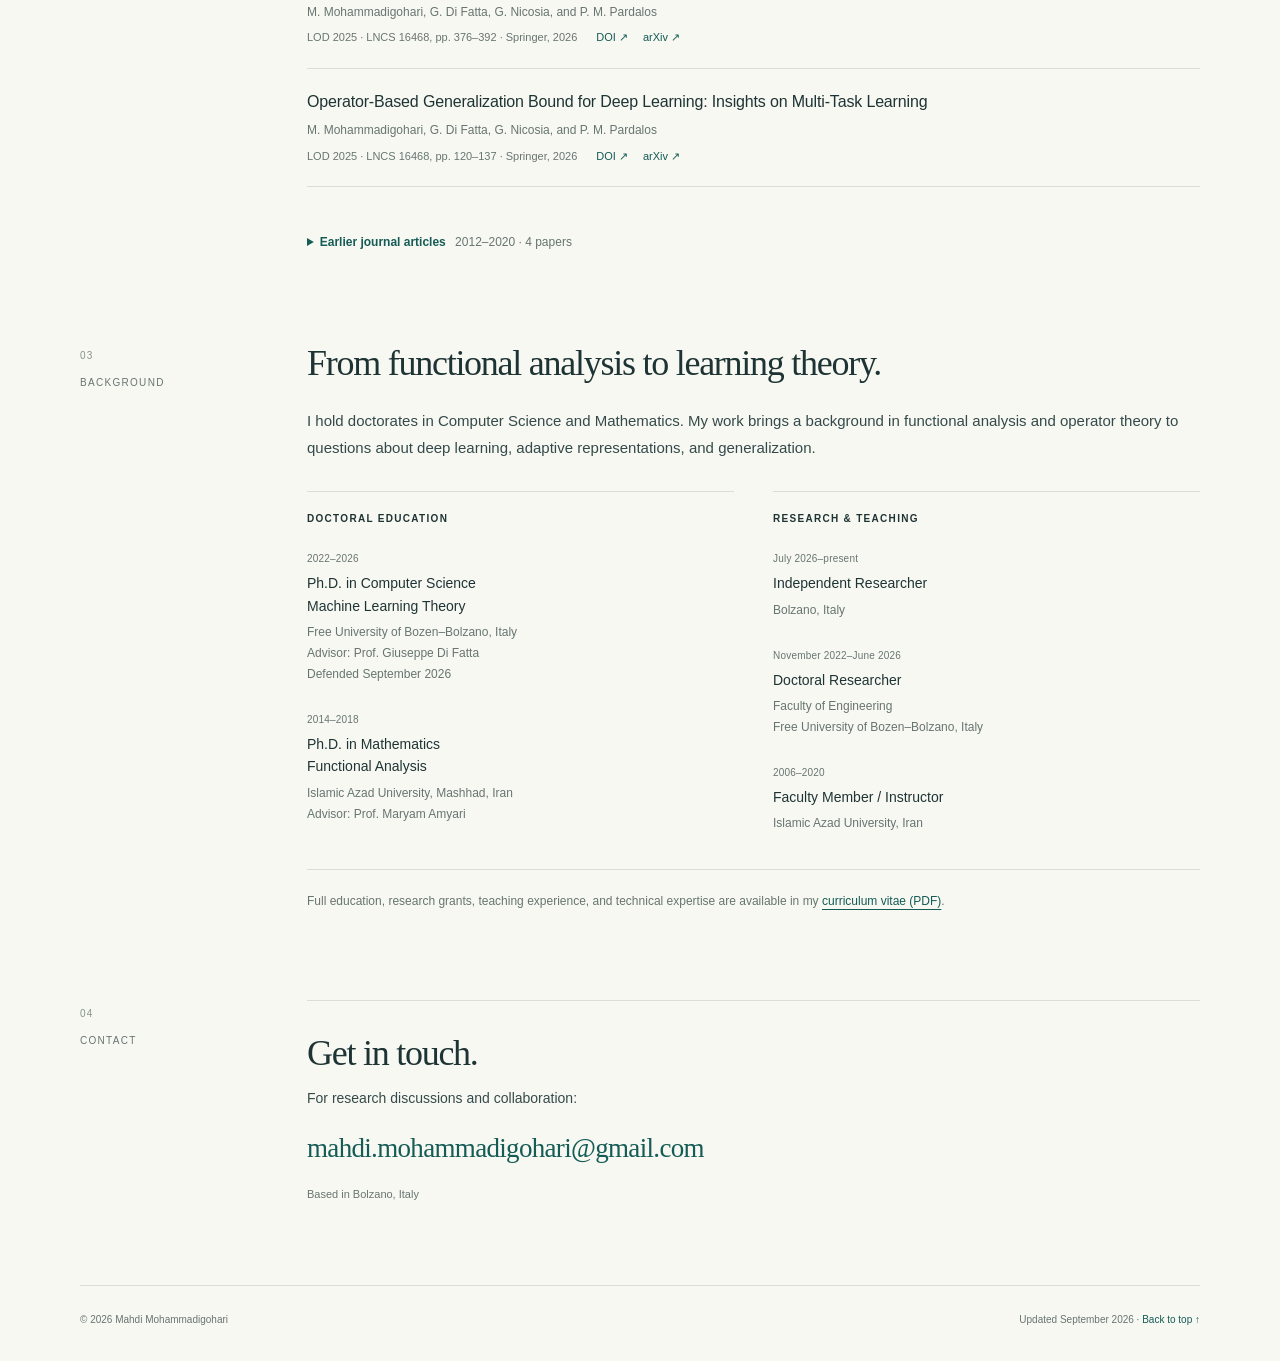
==== commit bf998e63: "Remove two manuscripts in preparation from CV and homepage" ====
--- a/index.html
+++ b/index.html
@@ -112,8 +112,6 @@
 </div>
 <div class="pub-group"><h3>Manuscripts in preparation</h3>
 <ol class="publications">
-<li class="publication"><p class="pub-title">Spectral Bounds for Brownian Kernel Ladders: Covering, Localization, and Fixed-Design Minimax Risk</p><p class="pub-authors">M. Mohammadigohari and N. Mücke</p><div class="pub-meta"><span class="pub-status">Manuscript in preparation · 2026</span></div></li>
-<li class="publication"><p class="pub-title">Threshold Geometry and Margin Certificates for Brownian Kernel Ladders</p><p class="pub-authors">M. Mohammadigohari and N. Mücke</p><div class="pub-meta"><span class="pub-status">Manuscript in preparation · 2026</span></div></li>
 <li class="publication"><p class="pub-title">Joint Multilayer Limits, Observable Quotient Geometry, and Relaxed Dynamics for Brownian Kernel Ladders</p><p class="pub-authors">M. Mohammadigohari</p><div class="pub-meta"><span class="pub-status">Manuscript in preparation · 2026</span></div></li>
 </ol>
 </div>
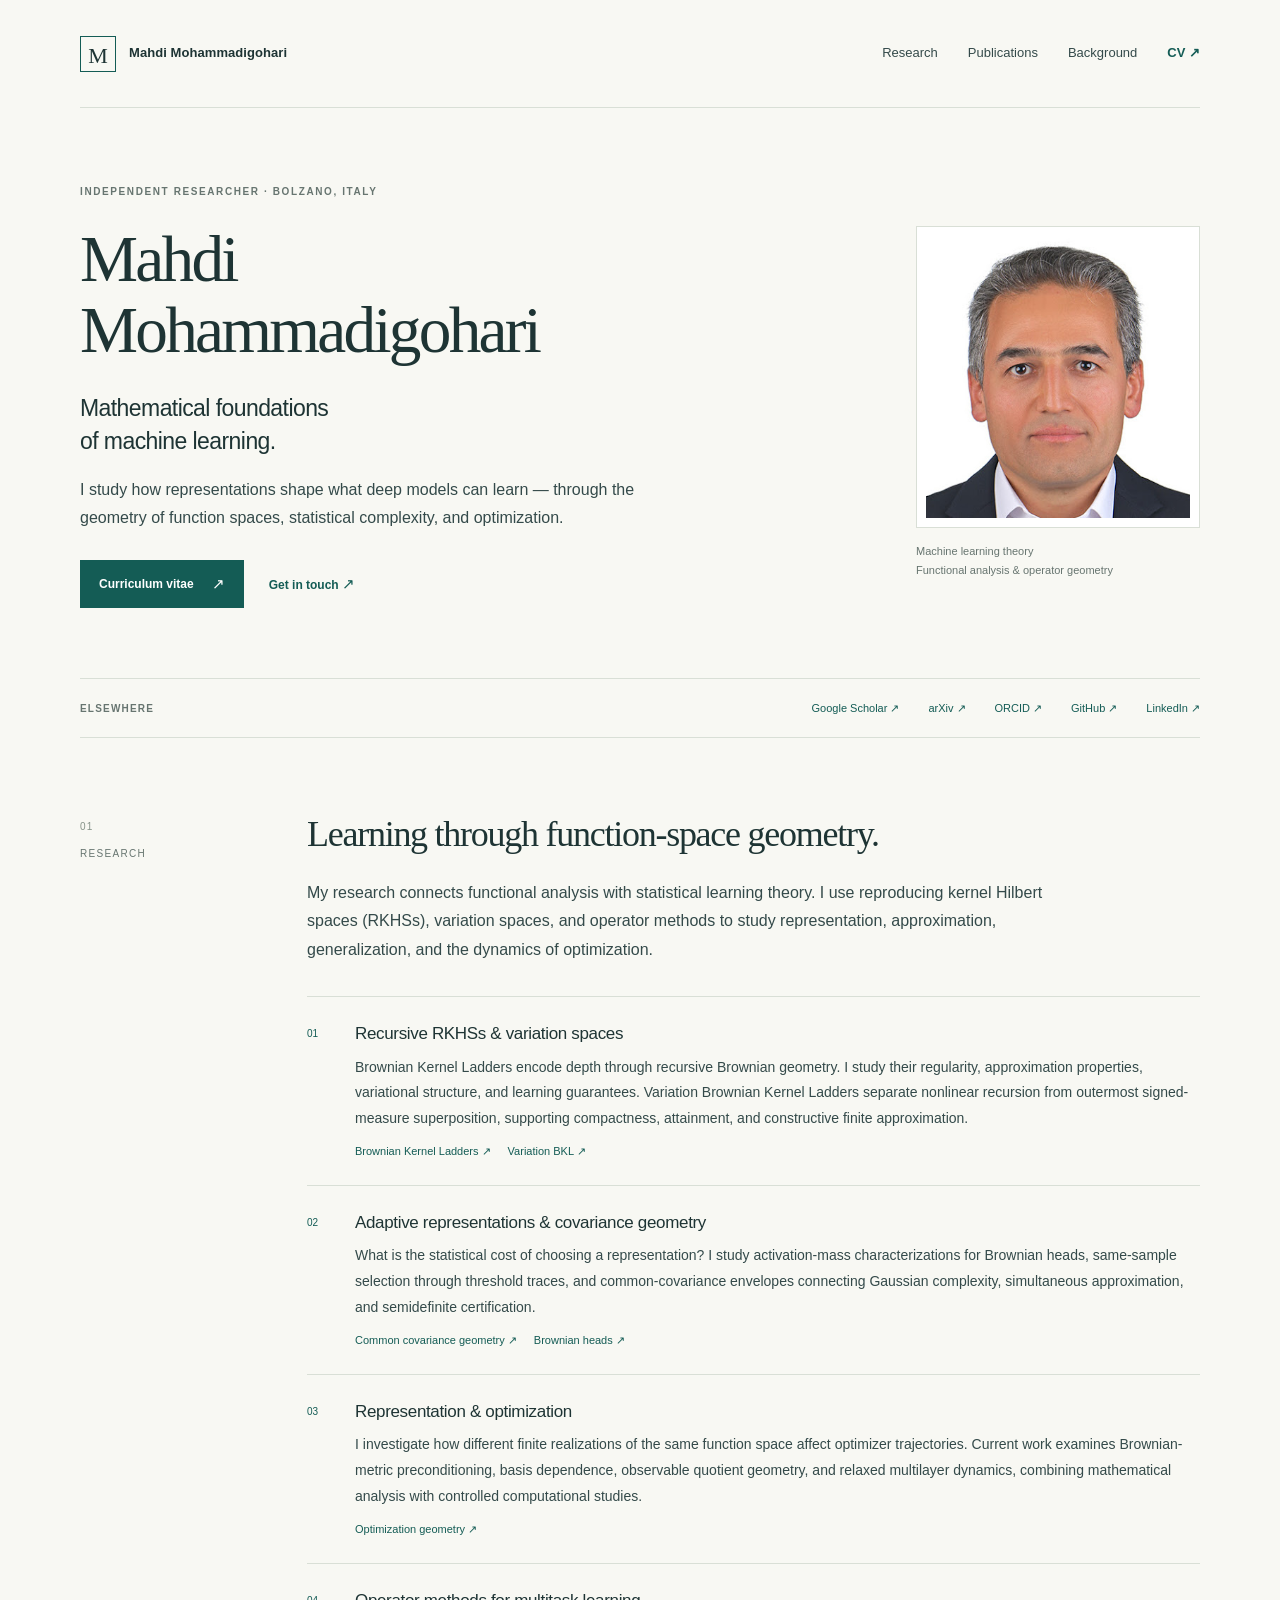
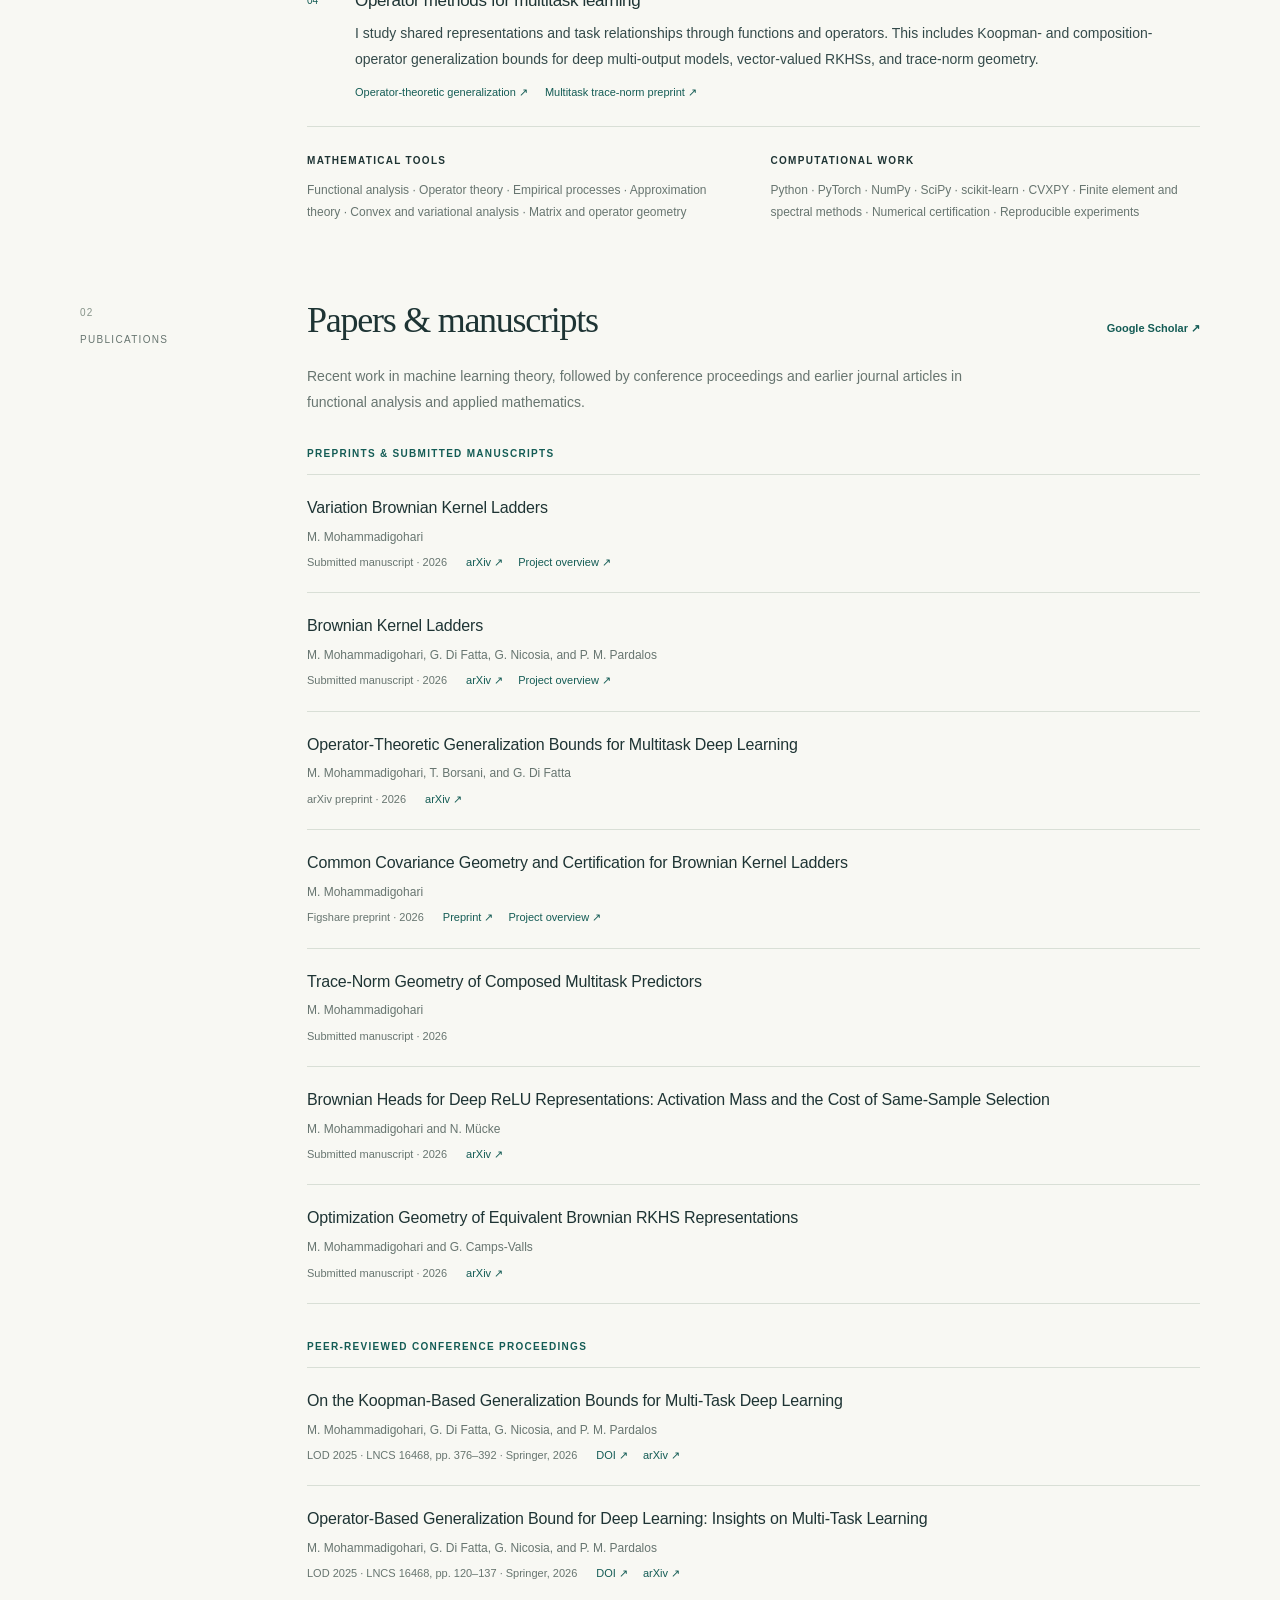
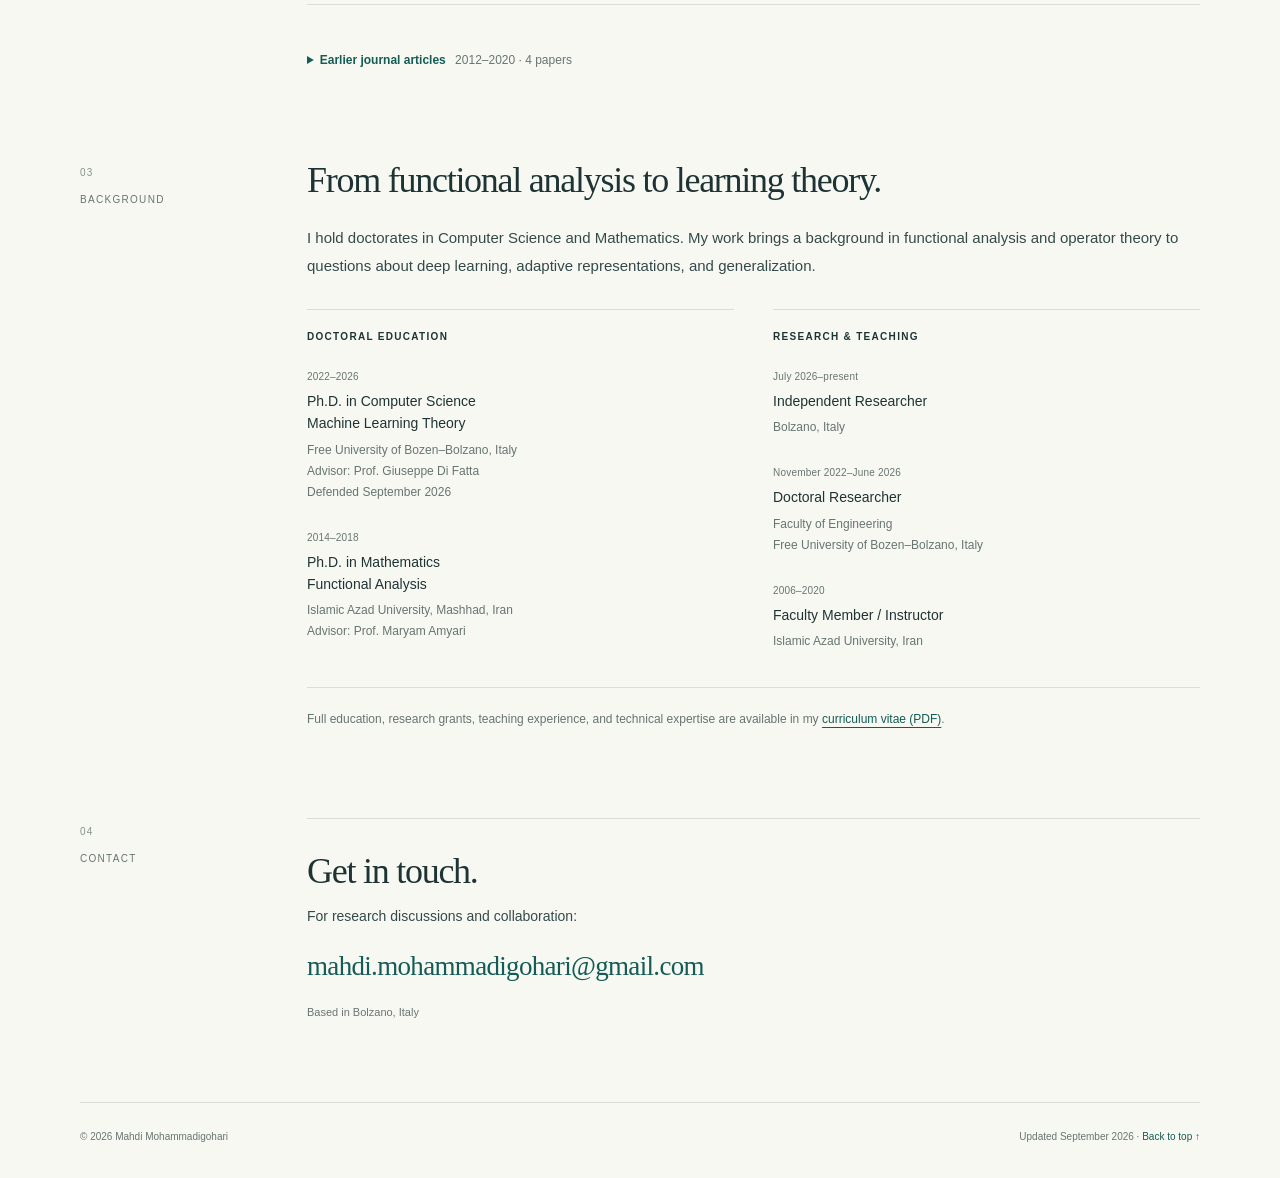
==== commit a697292a: "Remove remaining manuscript in preparation from CV and website" ====
--- a/index.html
+++ b/index.html
@@ -110,11 +110,6 @@
 <li class="publication"><p class="pub-title"><a href="https://arxiv.org/abs/2609.21693">Optimization Geometry of Equivalent Brownian RKHS Representations</a></p><p class="pub-authors">M. Mohammadigohari and G. Camps-Valls</p><div class="pub-meta"><span class="pub-status">Submitted manuscript · 2026</span><span class="pub-links"><a href="https://arxiv.org/abs/2609.21693">arXiv <span aria-hidden="true">↗</span></a></span></div></li>
 </ol>
 </div>
-<div class="pub-group"><h3>Manuscripts in preparation</h3>
-<ol class="publications">
-<li class="publication"><p class="pub-title">Joint Multilayer Limits, Observable Quotient Geometry, and Relaxed Dynamics for Brownian Kernel Ladders</p><p class="pub-authors">M. Mohammadigohari</p><div class="pub-meta"><span class="pub-status">Manuscript in preparation · 2026</span></div></li>
-</ol>
-</div>
 <div class="pub-group"><h3>Peer-reviewed conference proceedings</h3>
 <ol class="publications">
 <li class="publication"><p class="pub-title"><a href="https://doi.org/10.1007/978-3-032-21480-5_25">On the Koopman-Based Generalization Bounds for Multi-Task Deep Learning</a></p><p class="pub-authors">M. Mohammadigohari, G. Di Fatta, G. Nicosia, and P. M. Pardalos</p><div class="pub-meta"><span class="pub-status">LOD 2025 · LNCS 16468, pp. 376–392 · Springer, 2026</span><span class="pub-links"><a href="https://doi.org/10.1007/978-3-032-21480-5_25">DOI <span aria-hidden="true">↗</span></a><a href="https://arxiv.org/abs/2512.19199">arXiv <span aria-hidden="true">↗</span></a></span></div></li>
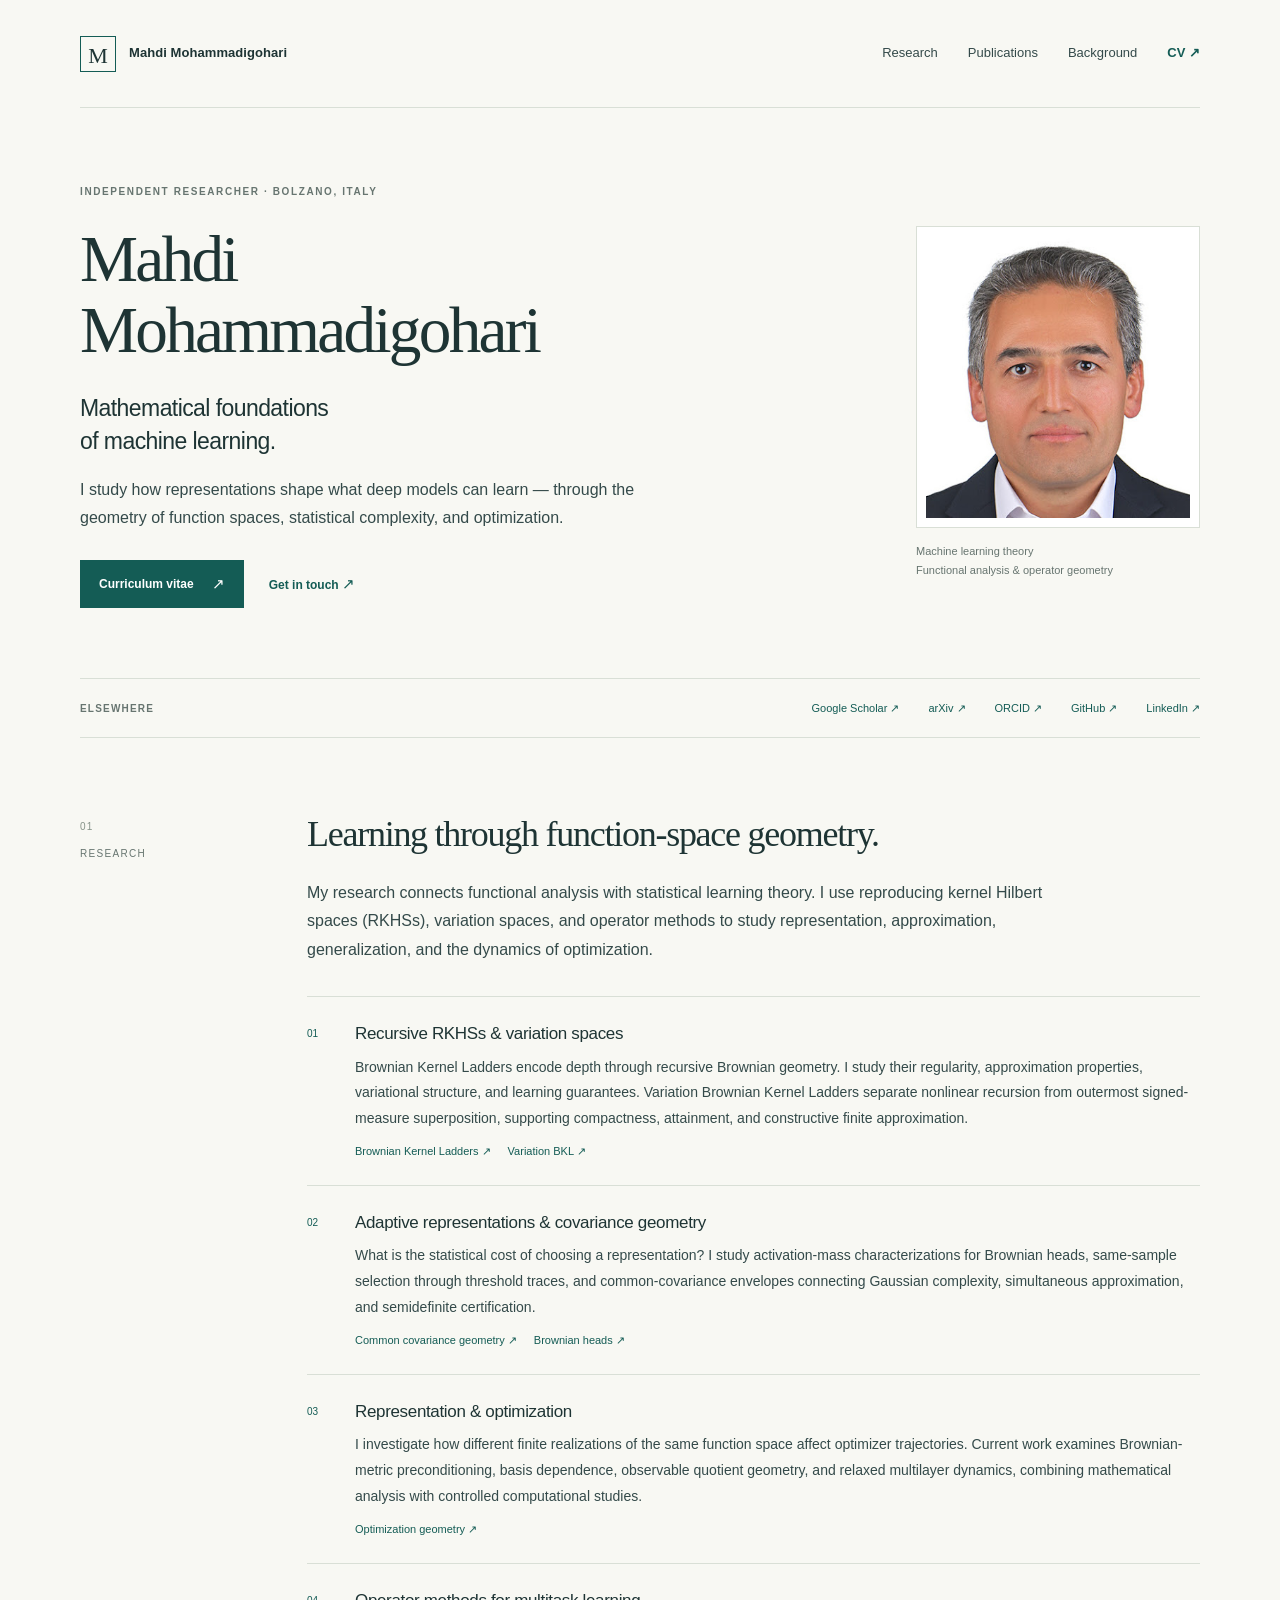
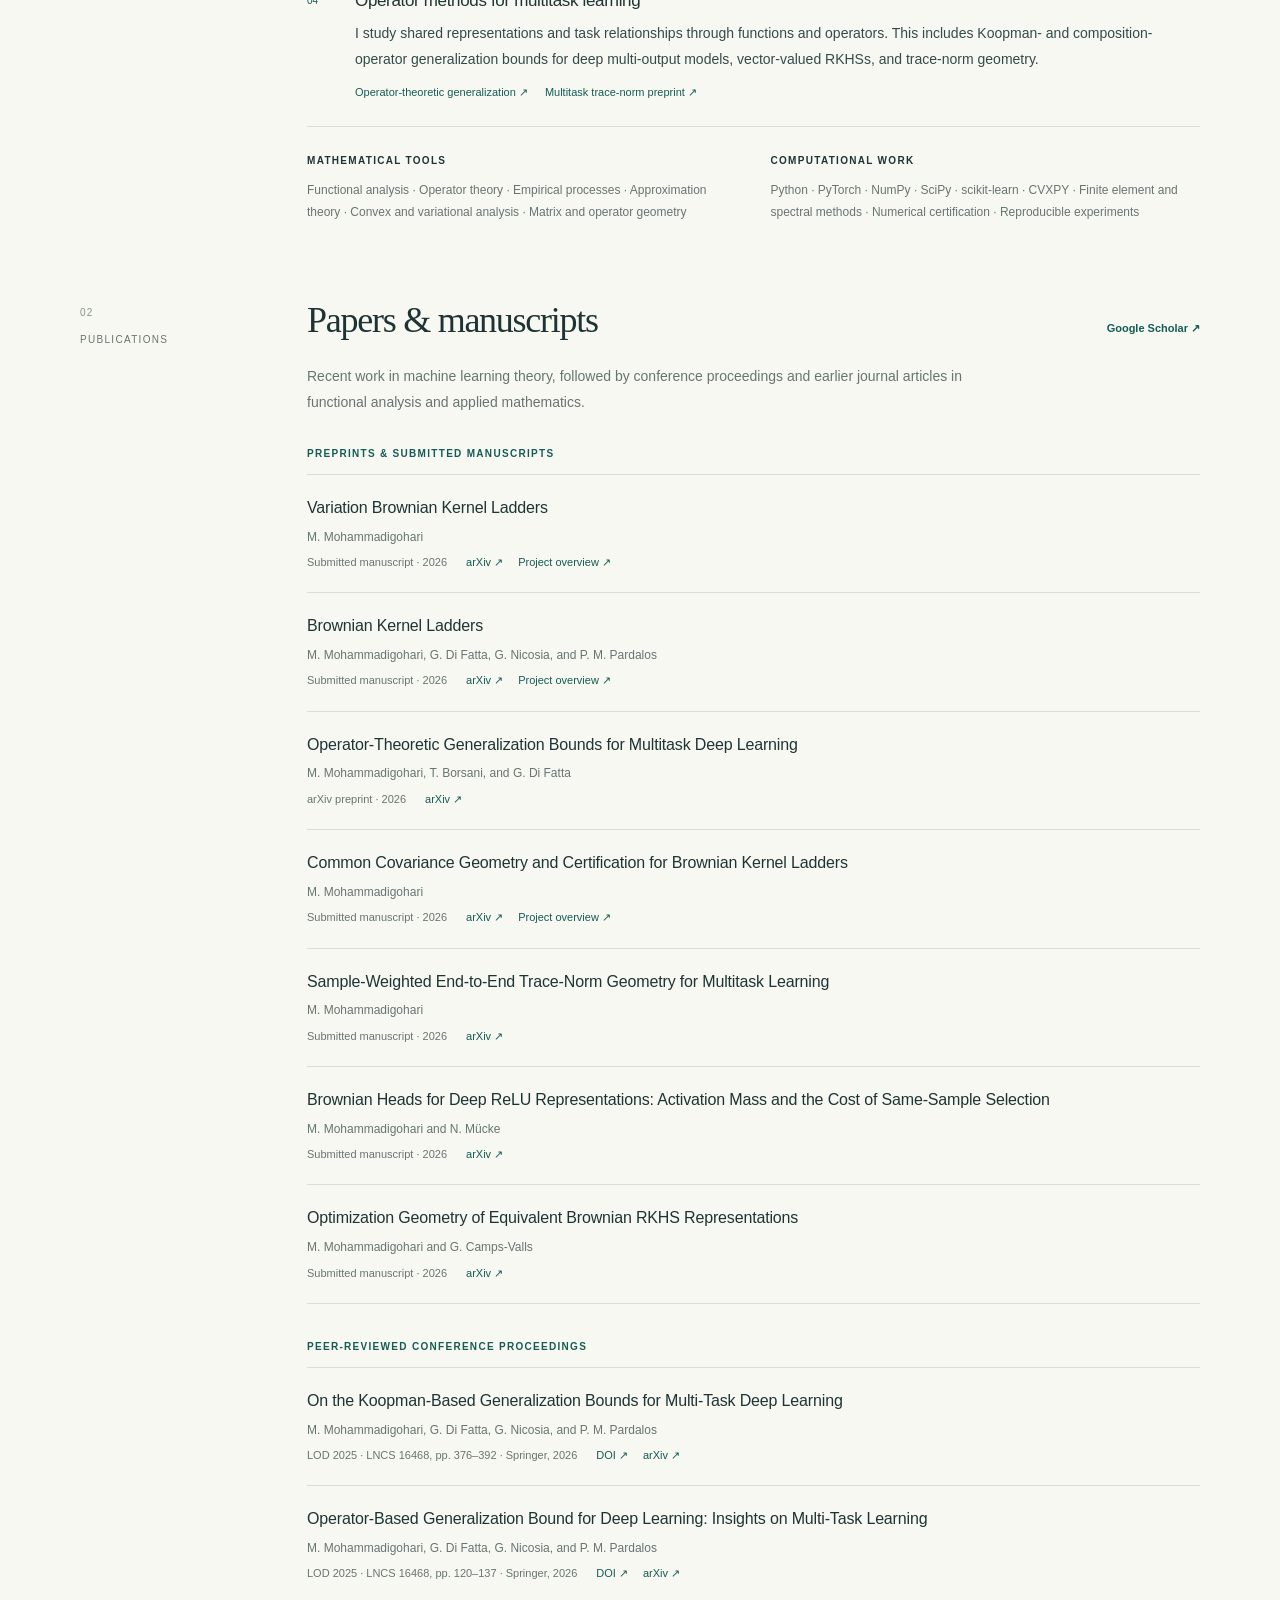
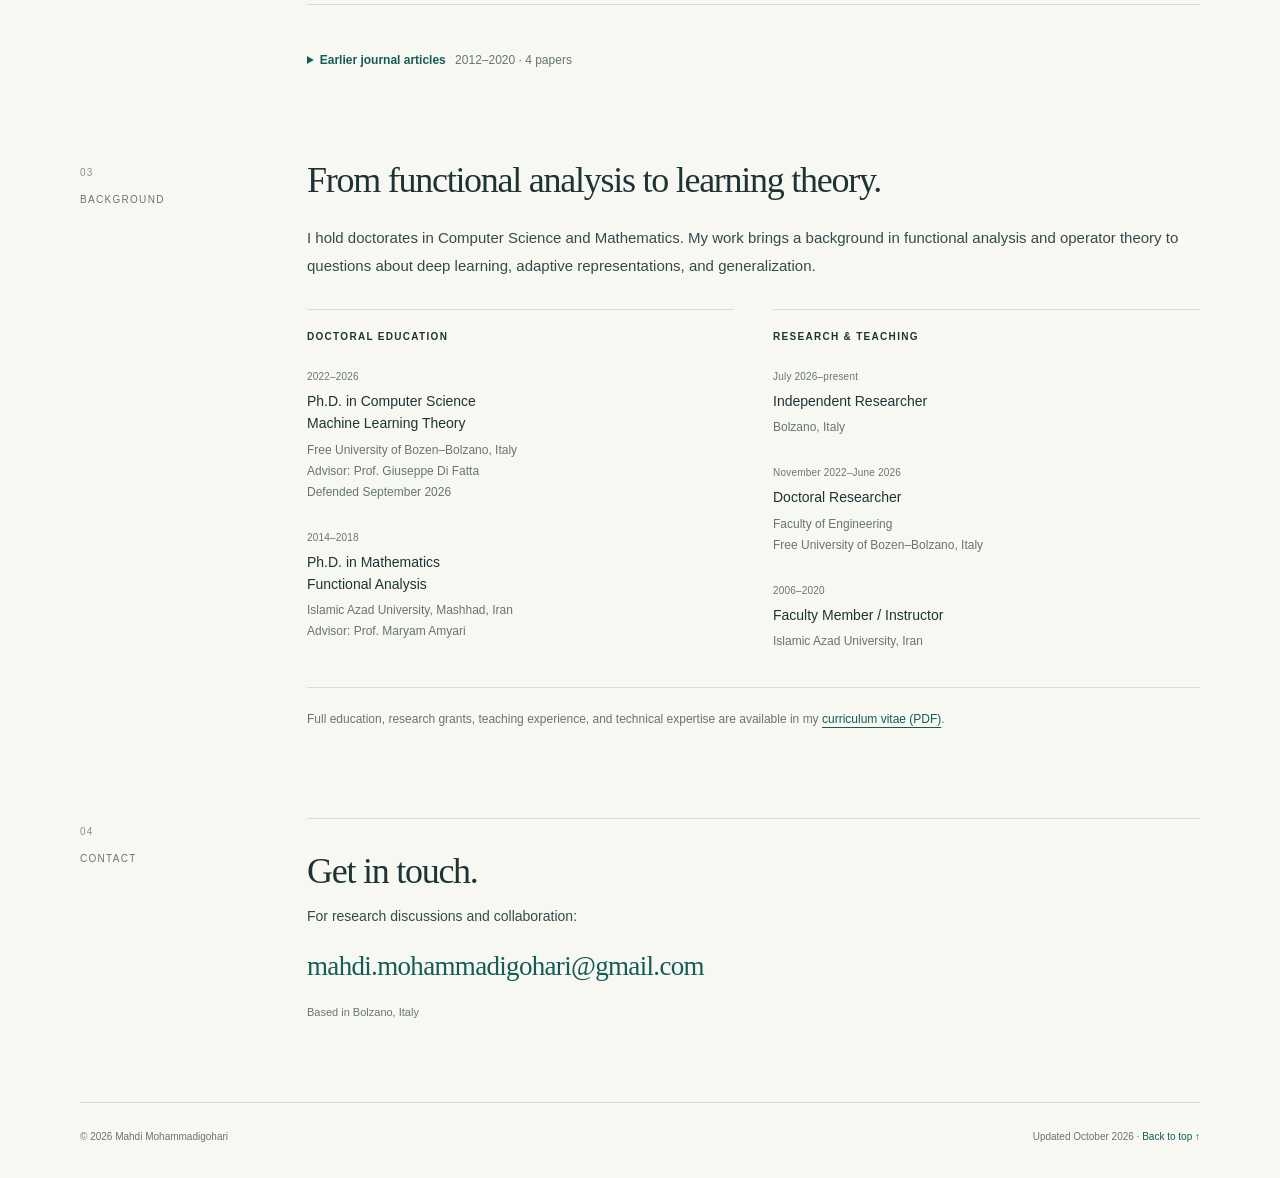
==== commit 3a6cd514: "Update COVE and multitask trace-norm arXiv references in CV and website" ====
--- a/index.html
+++ b/index.html
@@ -85,7 +85,7 @@
           <li class="research-item"><div>
             <h3>Operator methods for multitask learning</h3>
             <p>I study shared representations and task relationships through functions and operators. This includes Koopman- and composition-operator generalization bounds for deep multi-output models, vector-valued RKHSs, and trace-norm geometry.</p>
-            <div class="research-links"><a href="https://arxiv.org/abs/2608.15982">Operator-theoretic generalization <span aria-hidden="true">↗</span></a><a href="https://doi.org/10.6084/m9.figshare.33386044">Multitask trace-norm preprint <span aria-hidden="true">↗</span></a></div>
+            <div class="research-links"><a href="https://arxiv.org/abs/2608.15982">Operator-theoretic generalization <span aria-hidden="true">↗</span></a><a href="https://arxiv.org/abs/2609.29520">Multitask trace-norm preprint <span aria-hidden="true">↗</span></a></div>
           </div></li>
         </ol>
         <div class="methods">
@@ -104,8 +104,8 @@
 <li class="publication"><p class="pub-title"><a href="https://arxiv.org/abs/2608.13882">Variation Brownian Kernel Ladders</a></p><p class="pub-authors">M. Mohammadigohari</p><div class="pub-meta"><span class="pub-status">Submitted manuscript · 2026</span><span class="pub-links"><a href="https://arxiv.org/abs/2608.13882">arXiv <span aria-hidden="true">↗</span></a><a href="vbkl.html">Project overview <span aria-hidden="true">↗</span></a></span></div></li>
 <li class="publication"><p class="pub-title"><a href="https://arxiv.org/abs/2606.15812">Brownian Kernel Ladders</a></p><p class="pub-authors">M. Mohammadigohari, G. Di Fatta, G. Nicosia, and P. M. Pardalos</p><div class="pub-meta"><span class="pub-status">Submitted manuscript · 2026</span><span class="pub-links"><a href="https://arxiv.org/abs/2606.15812">arXiv <span aria-hidden="true">↗</span></a><a href="bkl.html">Project overview <span aria-hidden="true">↗</span></a></span></div></li>
 <li class="publication"><p class="pub-title"><a href="https://arxiv.org/abs/2608.15982">Operator-Theoretic Generalization Bounds for Multitask Deep Learning</a></p><p class="pub-authors">M. Mohammadigohari, T. Borsani, and G. Di Fatta</p><div class="pub-meta"><span class="pub-status">arXiv preprint · 2026</span><span class="pub-links"><a href="https://arxiv.org/abs/2608.15982">arXiv <span aria-hidden="true">↗</span></a></span></div></li>
-<li class="publication"><p class="pub-title"><a href="https://doi.org/10.6084/m9.figshare.33386035">Common Covariance Geometry and Certification for Brownian Kernel Ladders</a></p><p class="pub-authors">M. Mohammadigohari</p><div class="pub-meta"><span class="pub-status">Figshare preprint · 2026</span><span class="pub-links"><a href="https://doi.org/10.6084/m9.figshare.33386035">Preprint <span aria-hidden="true">↗</span></a><a href="cove-bkl.html">Project overview <span aria-hidden="true">↗</span></a></span></div></li>
-<li class="publication"><p class="pub-title">Trace-Norm Geometry of Composed Multitask Predictors</p><p class="pub-authors">M. Mohammadigohari</p><div class="pub-meta"><span class="pub-status">Submitted manuscript · 2026</span></div></li>
+<li class="publication"><p class="pub-title"><a href="https://arxiv.org/abs/2609.29525">Common Covariance Geometry and Certification for Brownian Kernel Ladders</a></p><p class="pub-authors">M. Mohammadigohari</p><div class="pub-meta"><span class="pub-status">Submitted manuscript · 2026</span><span class="pub-links"><a href="https://arxiv.org/abs/2609.29525">arXiv <span aria-hidden="true">↗</span></a><a href="cove-bkl.html">Project overview <span aria-hidden="true">↗</span></a></span></div></li>
+<li class="publication"><p class="pub-title"><a href="https://arxiv.org/abs/2609.29520">Sample-Weighted End-to-End Trace-Norm Geometry for Multitask Learning</a></p><p class="pub-authors">M. Mohammadigohari</p><div class="pub-meta"><span class="pub-status">Submitted manuscript · 2026</span><span class="pub-links"><a href="https://arxiv.org/abs/2609.29520">arXiv <span aria-hidden="true">↗</span></a></span></div></li>
 <li class="publication"><p class="pub-title"><a href="https://arxiv.org/abs/2609.21422">Brownian Heads for Deep ReLU Representations: Activation Mass and the Cost of Same-Sample Selection</a></p><p class="pub-authors">M. Mohammadigohari and N. Mücke</p><div class="pub-meta"><span class="pub-status">Submitted manuscript · 2026</span><span class="pub-links"><a href="https://arxiv.org/abs/2609.21422">arXiv <span aria-hidden="true">↗</span></a></span></div></li>
 <li class="publication"><p class="pub-title"><a href="https://arxiv.org/abs/2609.21693">Optimization Geometry of Equivalent Brownian RKHS Representations</a></p><p class="pub-authors">M. Mohammadigohari and G. Camps-Valls</p><div class="pub-meta"><span class="pub-status">Submitted manuscript · 2026</span><span class="pub-links"><a href="https://arxiv.org/abs/2609.21693">arXiv <span aria-hidden="true">↗</span></a></span></div></li>
 </ol>
@@ -159,7 +159,7 @@
       </div>
     </section>
   </main>
-  <footer class="site-footer"><p>© 2026 Mahdi Mohammadigohari</p><p>Updated September 2026 · <a href="#top">Back to top ↑</a></p></footer>
+  <footer class="site-footer"><p>© 2026 Mahdi Mohammadigohari</p><p>Updated October 2026 · <a href="#top">Back to top ↑</a></p></footer>
 </div>
 </body>
 </html>
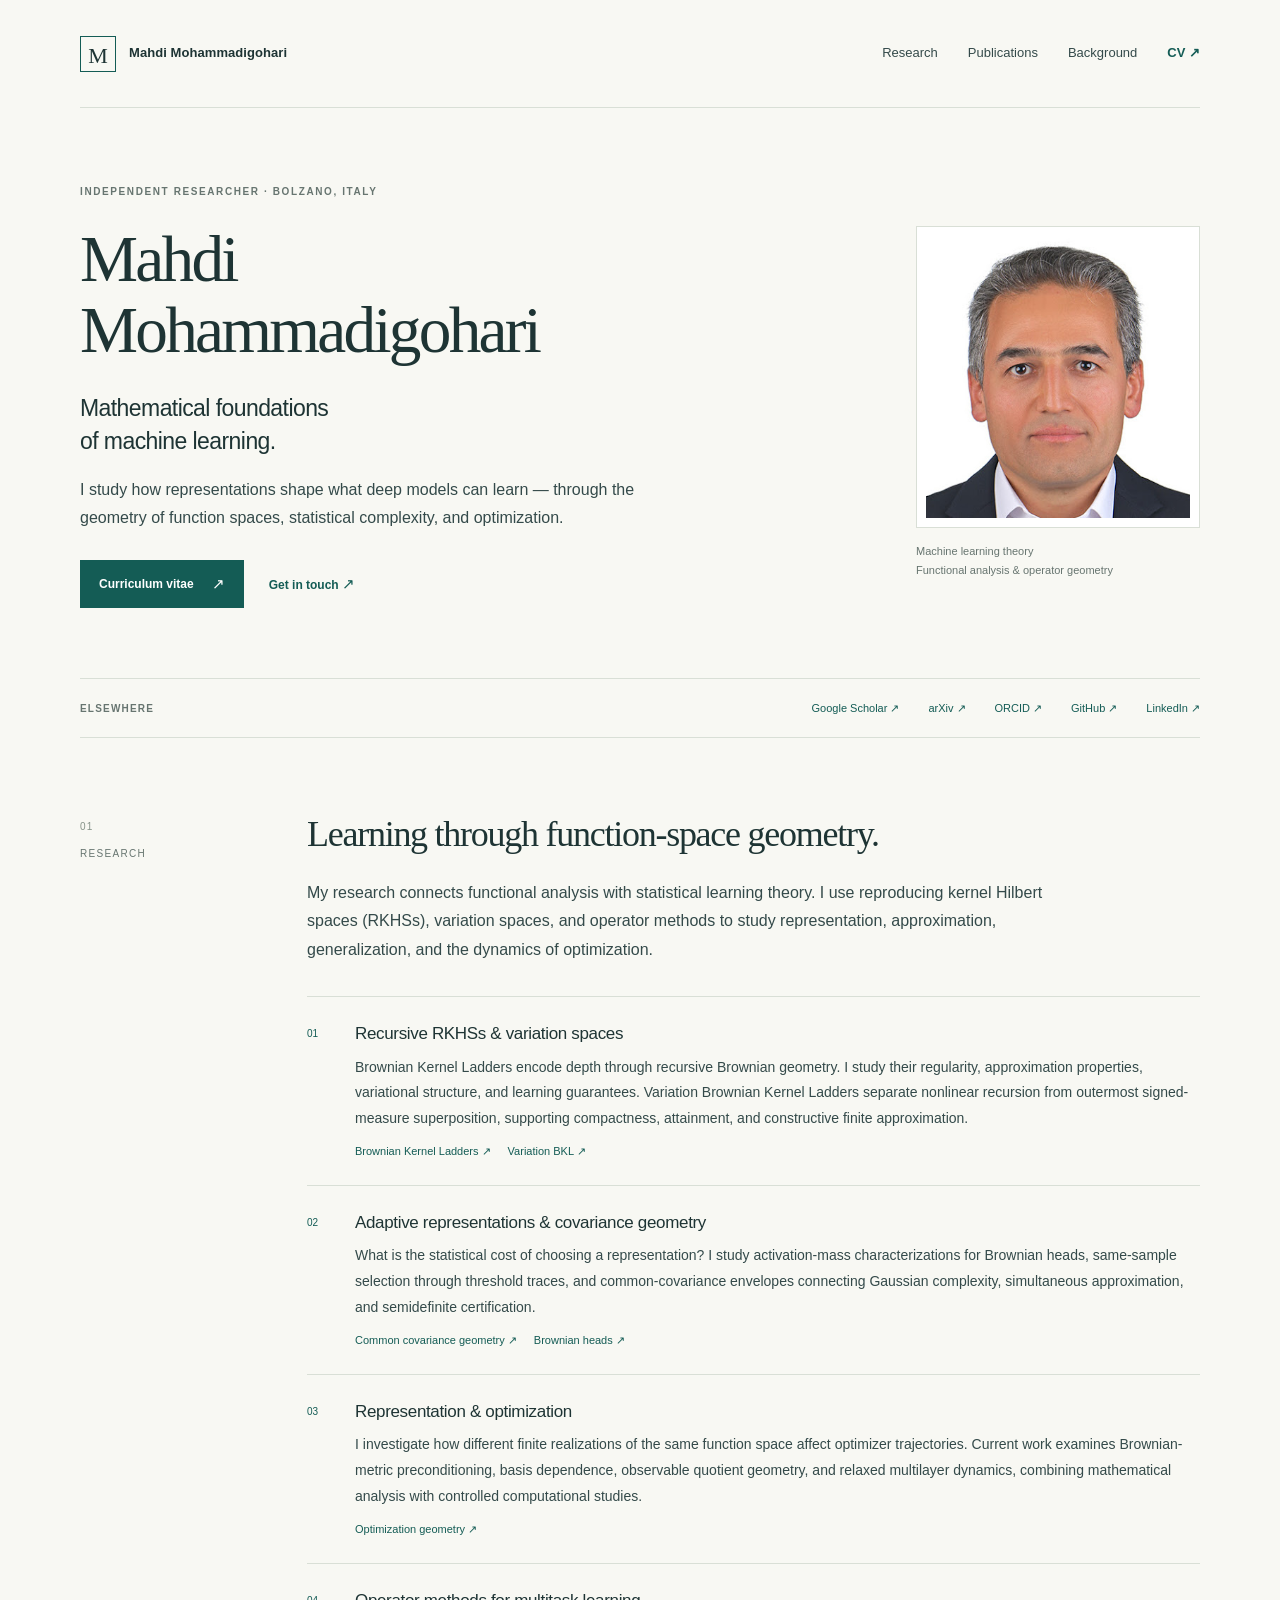
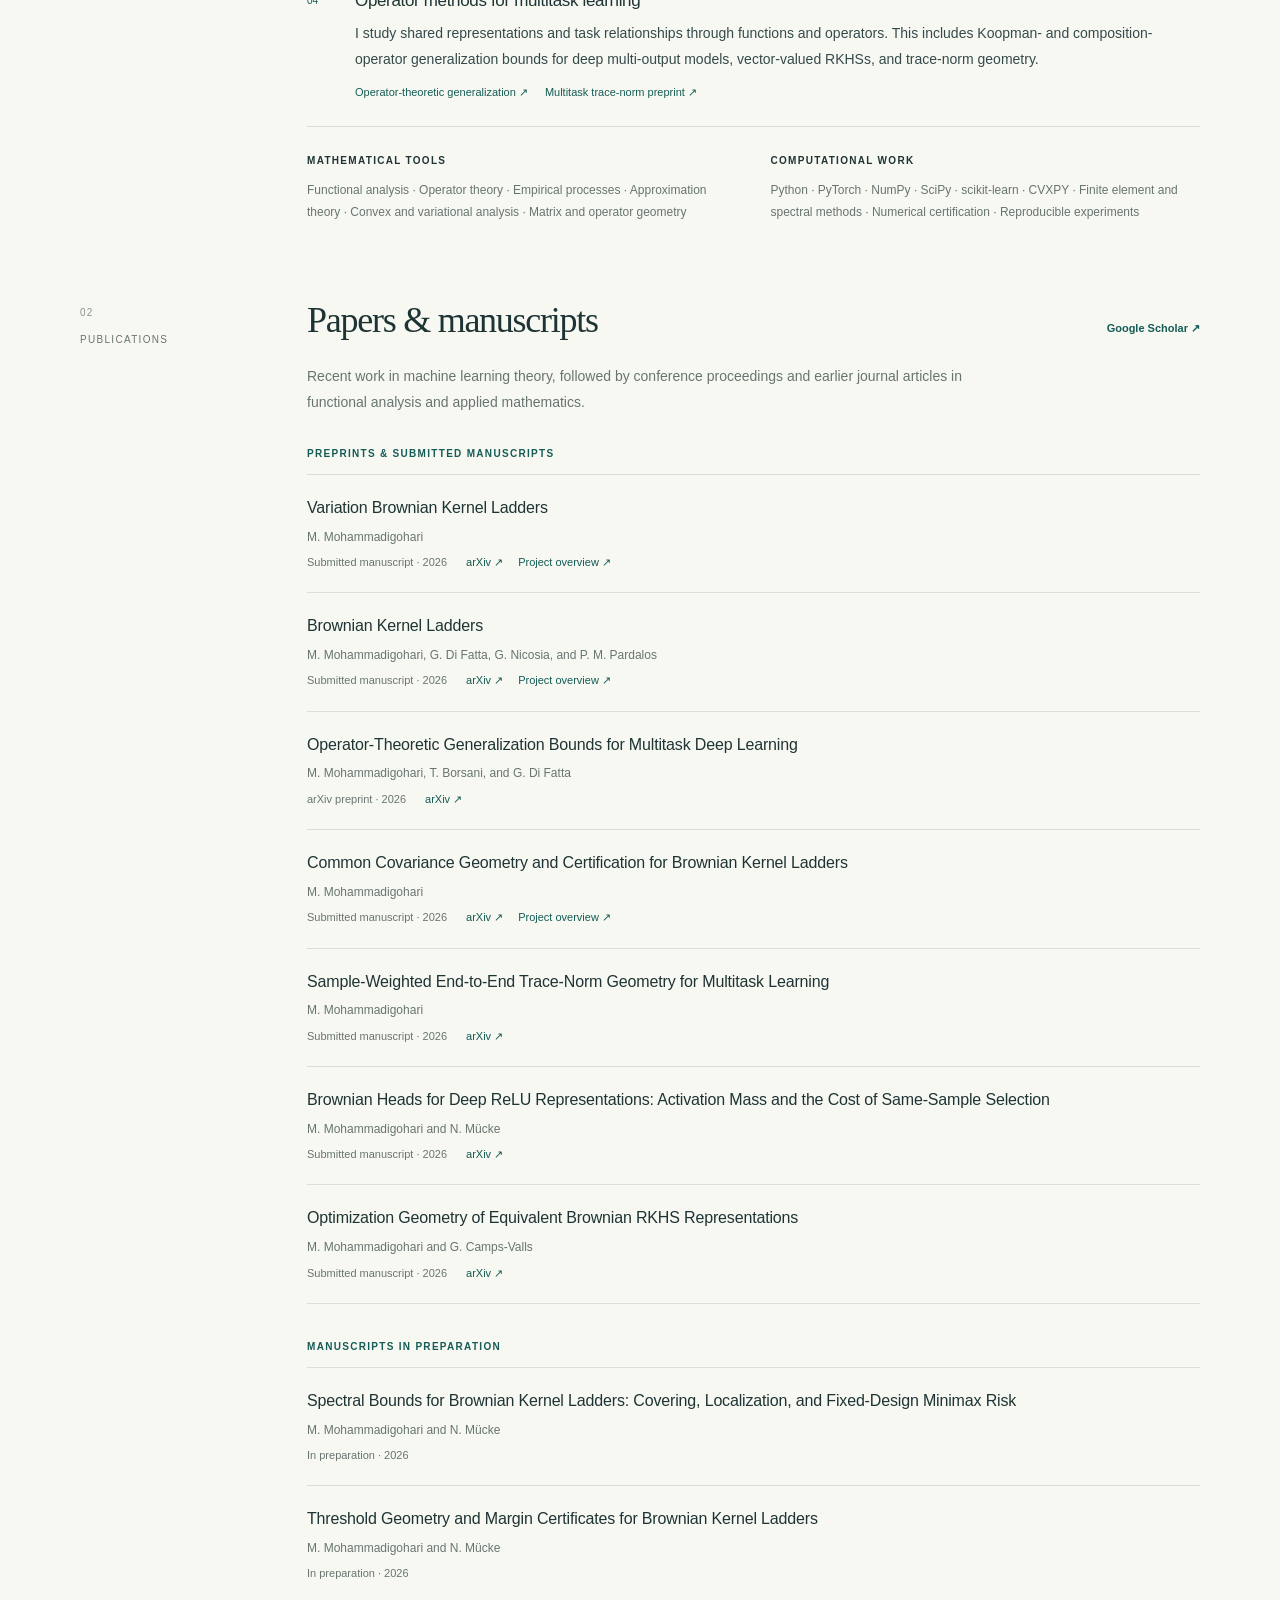
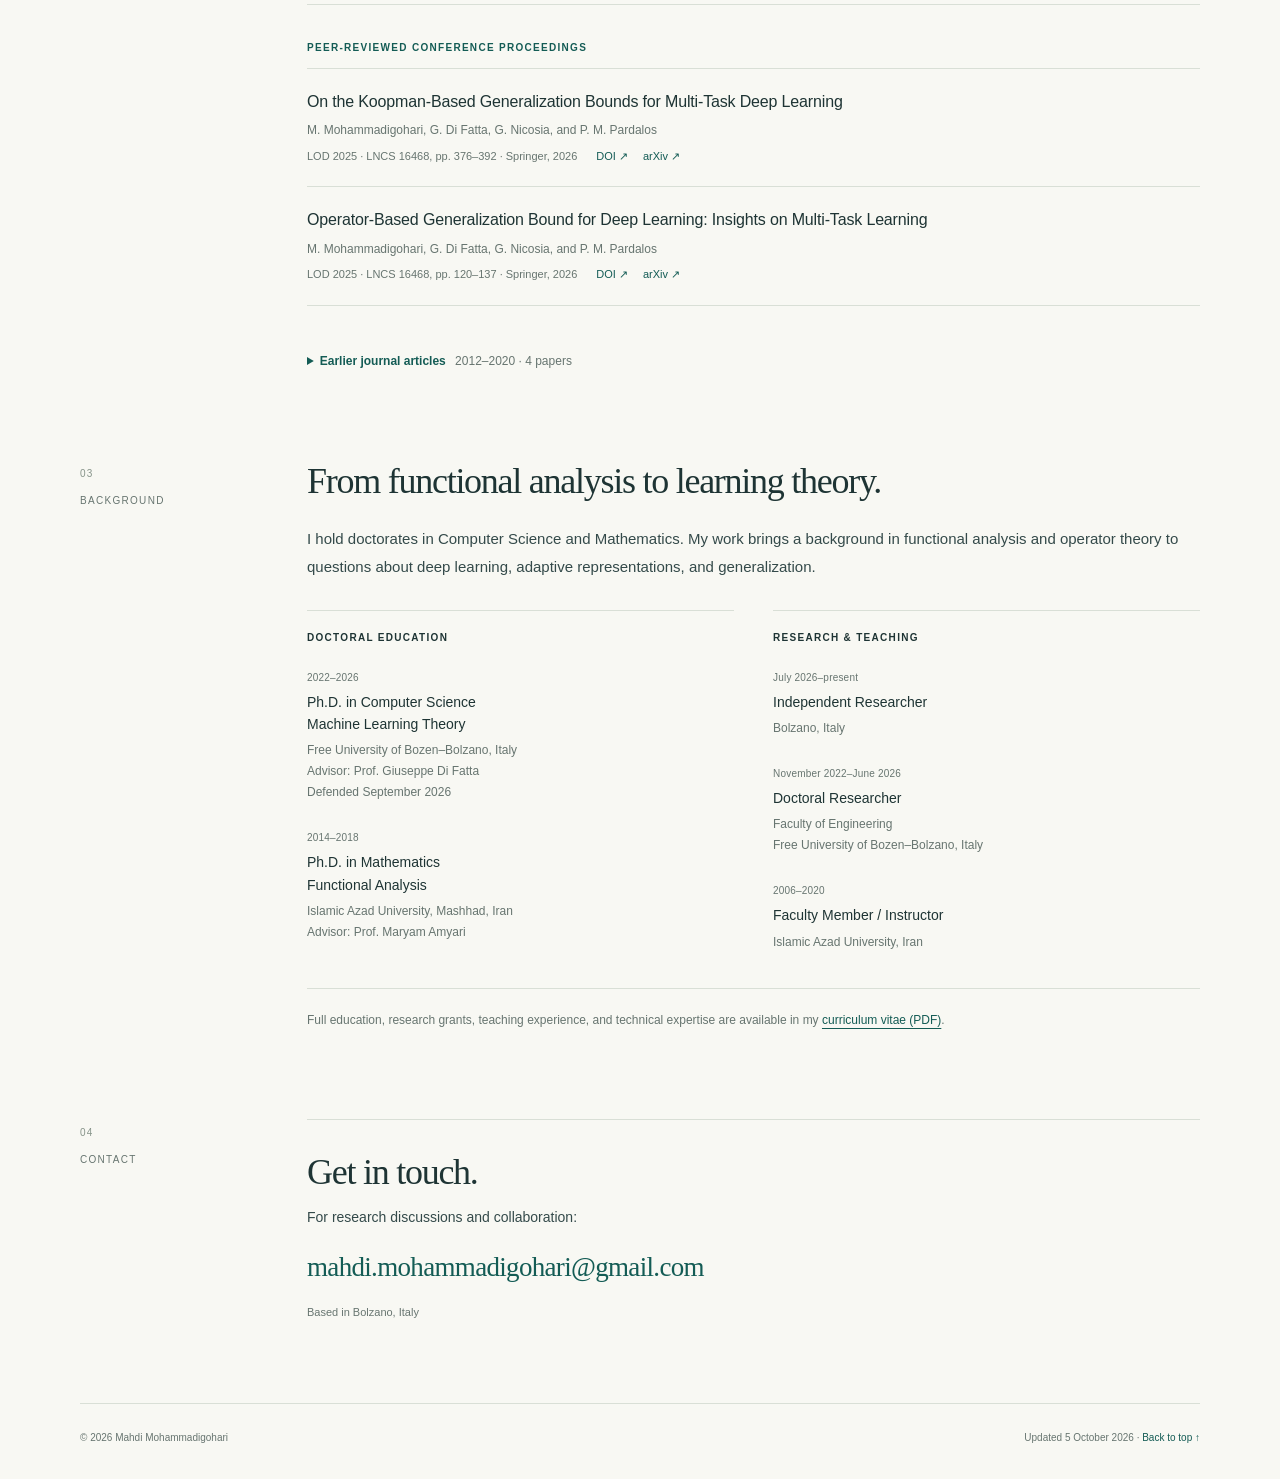
==== commit b5de411b: "Update latest CV and add two manuscripts with Nicole Mücke in preparation" ====
--- a/index.html
+++ b/index.html
@@ -110,6 +110,12 @@
 <li class="publication"><p class="pub-title"><a href="https://arxiv.org/abs/2609.21693">Optimization Geometry of Equivalent Brownian RKHS Representations</a></p><p class="pub-authors">M. Mohammadigohari and G. Camps-Valls</p><div class="pub-meta"><span class="pub-status">Submitted manuscript · 2026</span><span class="pub-links"><a href="https://arxiv.org/abs/2609.21693">arXiv <span aria-hidden="true">↗</span></a></span></div></li>
 </ol>
 </div>
+<div class="pub-group"><h3>Manuscripts in preparation</h3>
+<ol class="publications">
+<li class="publication"><p class="pub-title">Spectral Bounds for Brownian Kernel Ladders: Covering, Localization, and Fixed-Design Minimax Risk</p><p class="pub-authors">M. Mohammadigohari and N. Mücke</p><div class="pub-meta"><span class="pub-status">In preparation · 2026</span></div></li>
+<li class="publication"><p class="pub-title">Threshold Geometry and Margin Certificates for Brownian Kernel Ladders</p><p class="pub-authors">M. Mohammadigohari and N. Mücke</p><div class="pub-meta"><span class="pub-status">In preparation · 2026</span></div></li>
+</ol>
+</div>
 <div class="pub-group"><h3>Peer-reviewed conference proceedings</h3>
 <ol class="publications">
 <li class="publication"><p class="pub-title"><a href="https://doi.org/10.1007/978-3-032-21480-5_25">On the Koopman-Based Generalization Bounds for Multi-Task Deep Learning</a></p><p class="pub-authors">M. Mohammadigohari, G. Di Fatta, G. Nicosia, and P. M. Pardalos</p><div class="pub-meta"><span class="pub-status">LOD 2025 · LNCS 16468, pp. 376–392 · Springer, 2026</span><span class="pub-links"><a href="https://doi.org/10.1007/978-3-032-21480-5_25">DOI <span aria-hidden="true">↗</span></a><a href="https://arxiv.org/abs/2512.19199">arXiv <span aria-hidden="true">↗</span></a></span></div></li>
@@ -159,7 +165,7 @@
       </div>
     </section>
   </main>
-  <footer class="site-footer"><p>© 2026 Mahdi Mohammadigohari</p><p>Updated October 2026 · <a href="#top">Back to top ↑</a></p></footer>
+  <footer class="site-footer"><p>© 2026 Mahdi Mohammadigohari</p><p>Updated 5 October 2026 · <a href="#top">Back to top ↑</a></p></footer>
 </div>
 </body>
 </html>
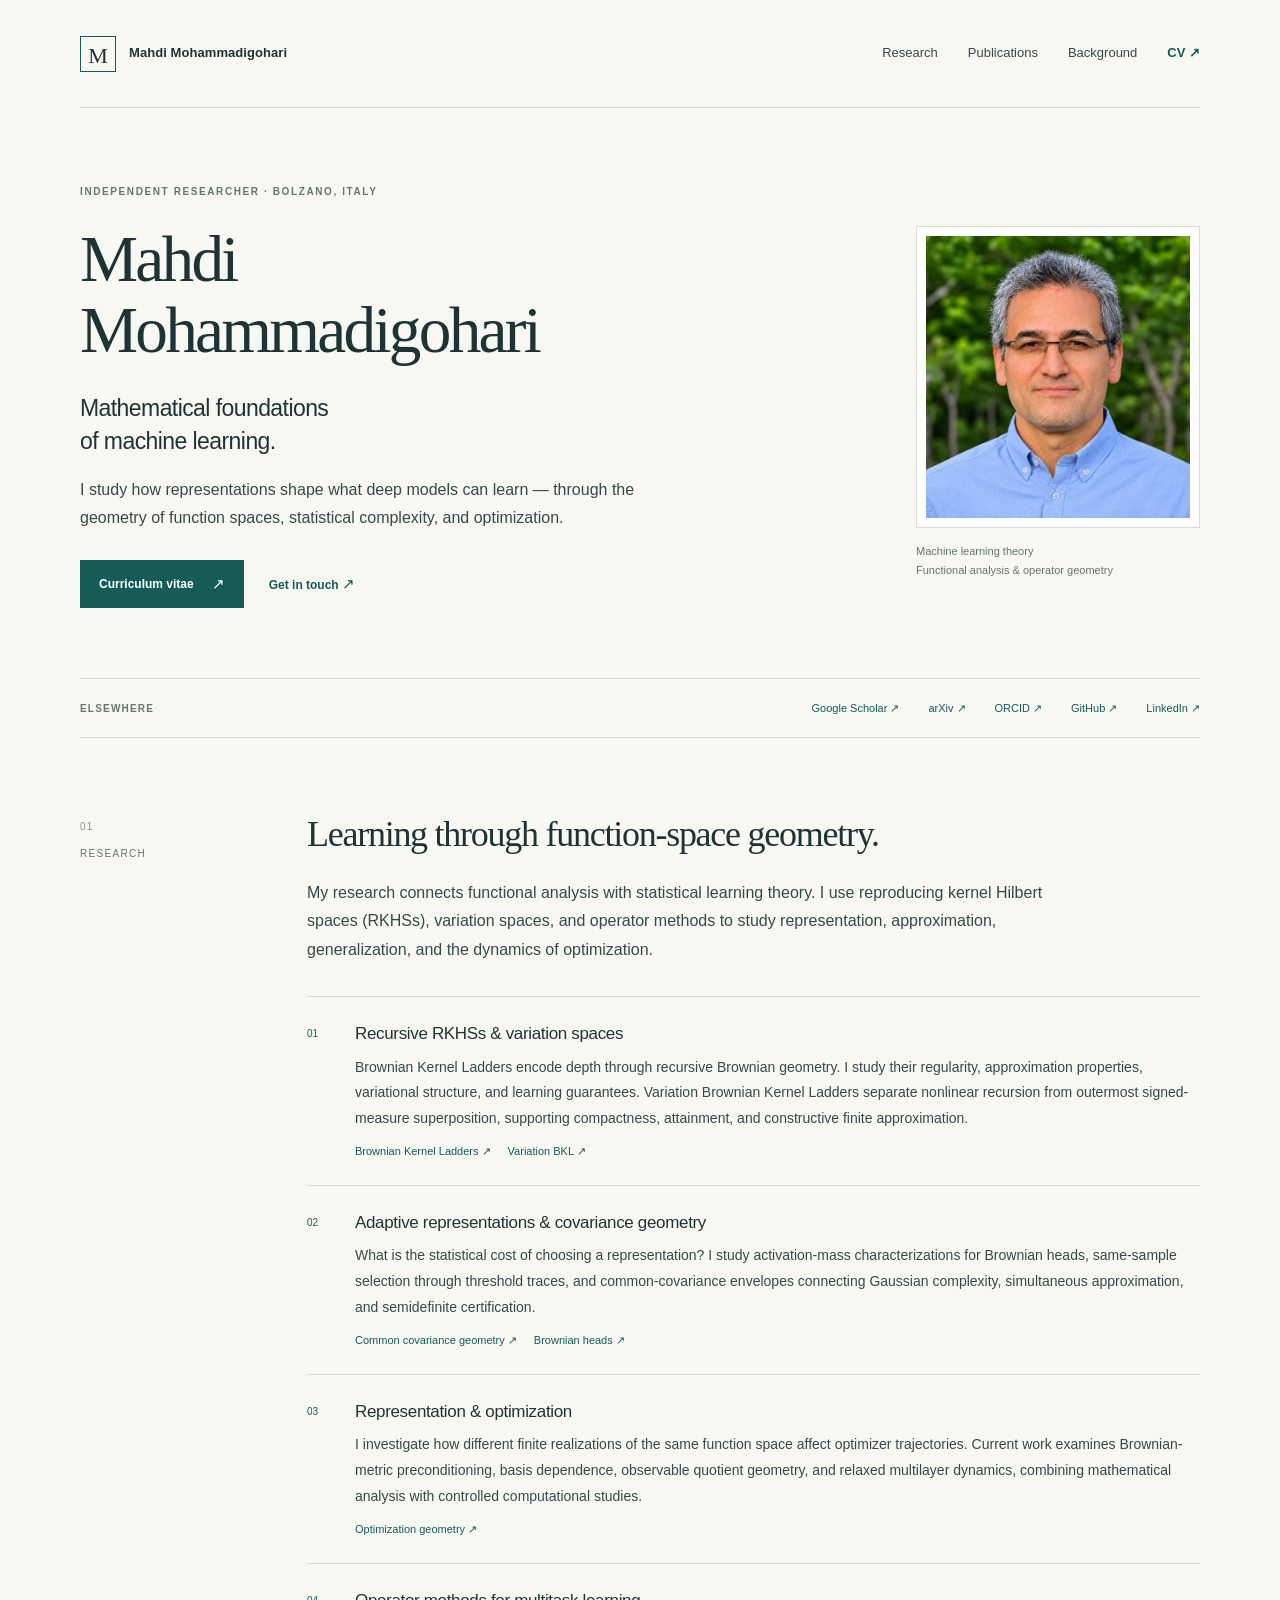
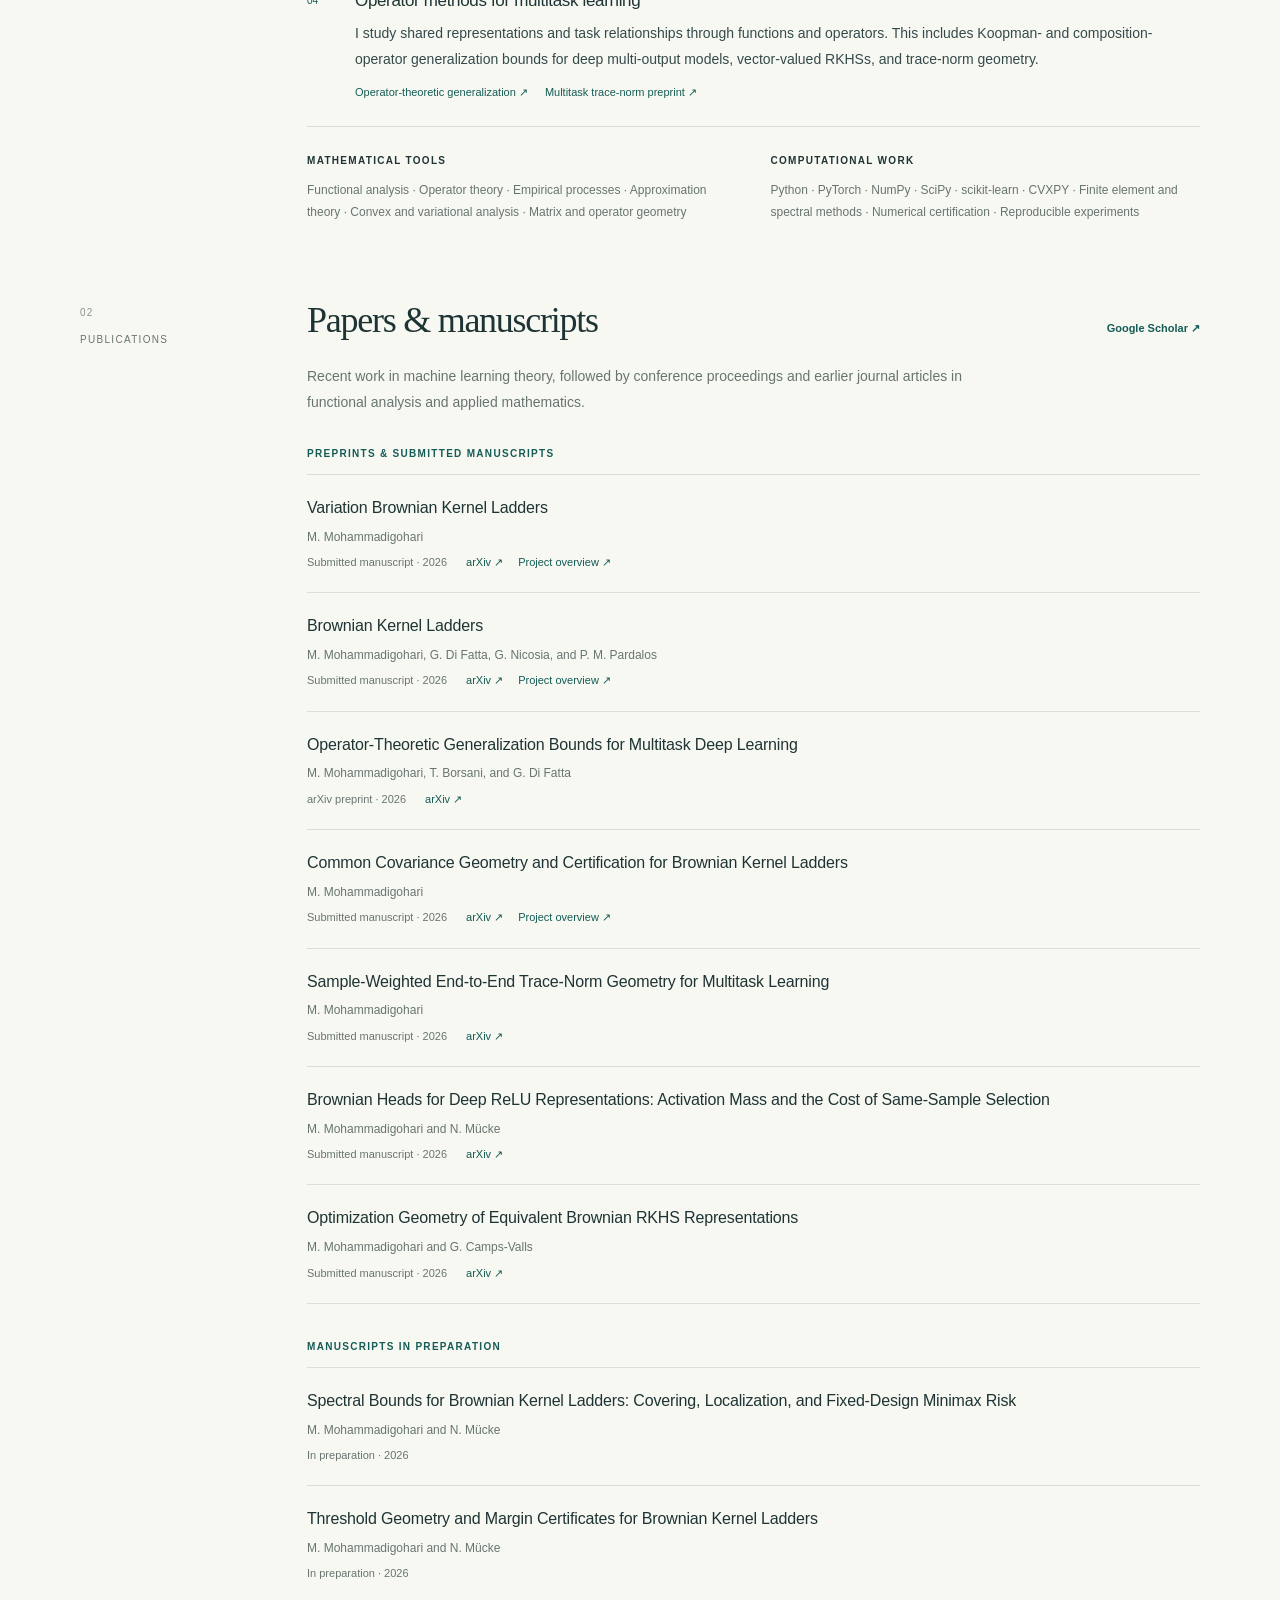
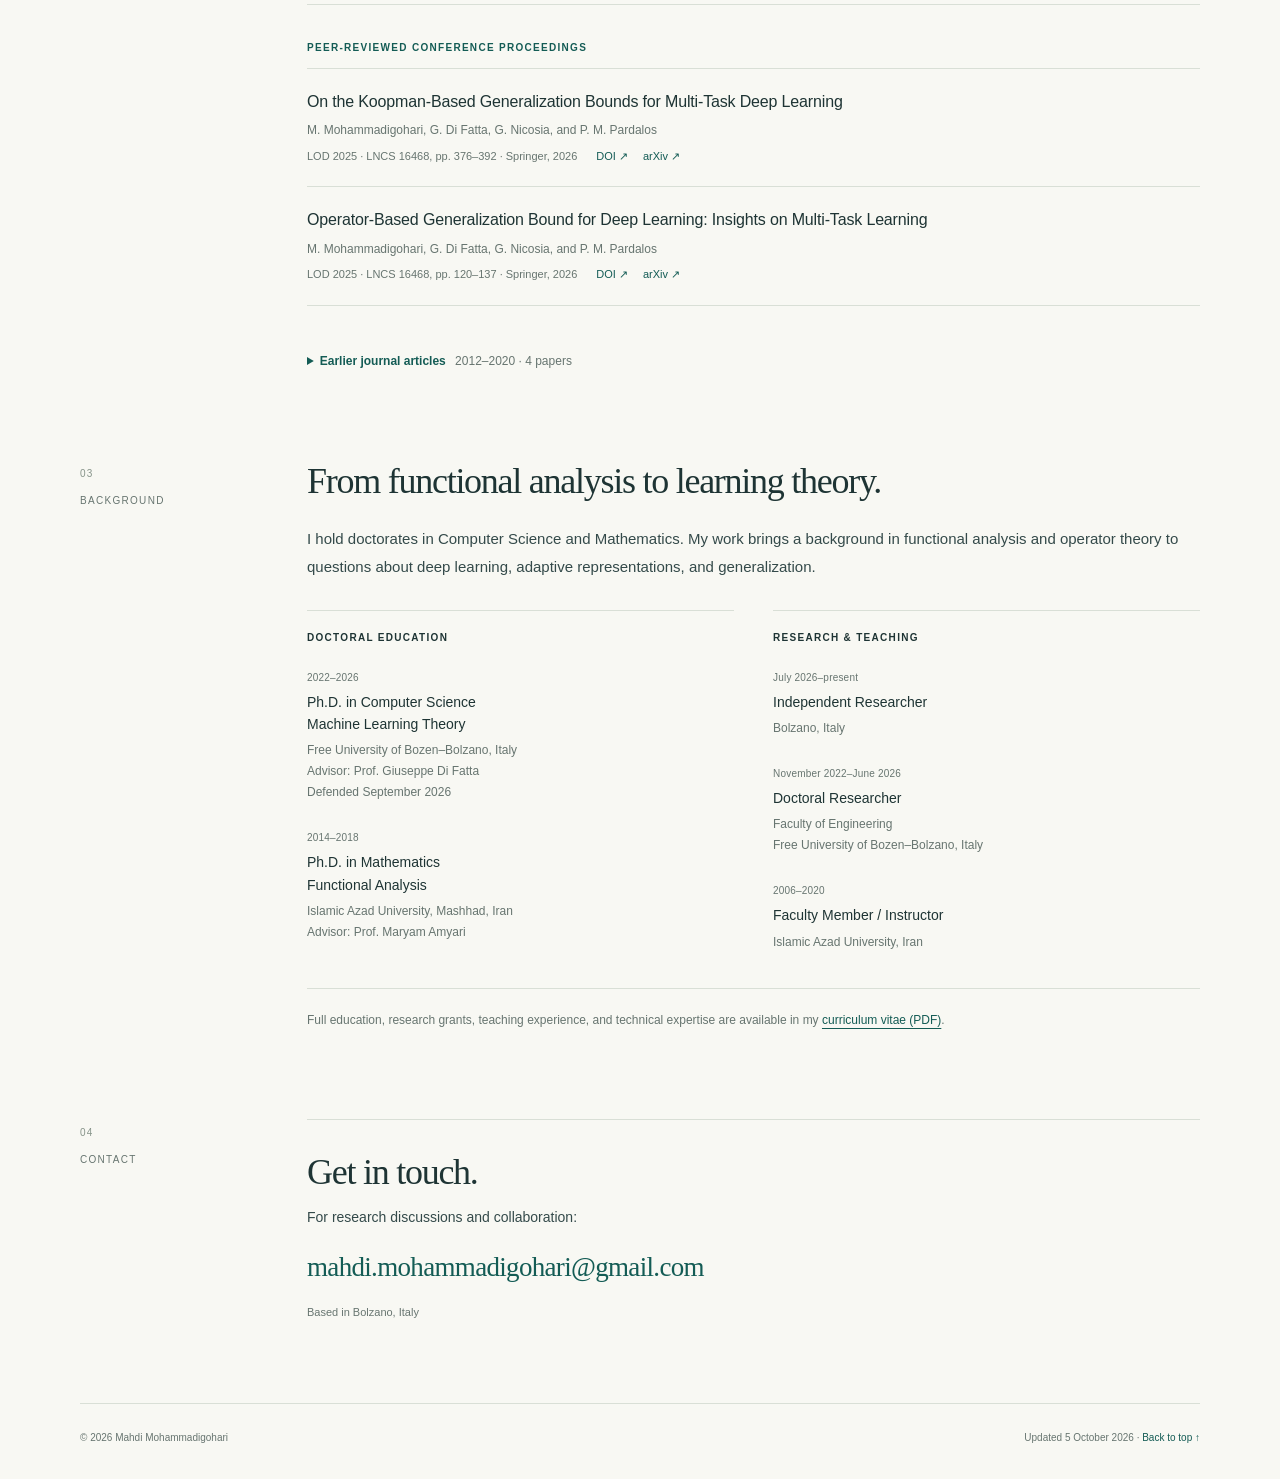
==== commit 5c77084c: "Replace homepage bio portrait with sharper high-resolution image" ====
--- a/index.html
+++ b/index.html
@@ -7,7 +7,7 @@
   <meta name="author" content="Mahdi Mohammadigohari">
   <meta property="og:title" content="Mahdi Mohammadigohari | Machine Learning Theory">
   <meta property="og:description" content="Mathematical foundations of machine learning. Research, publications, and background in kernel methods, representation learning, and optimization geometry.">
-  <meta property="og:image" content="https://mmg1980cs.github.io/myphoto.jpg">
+  <meta property="og:image" content="https://mmg1980cs.github.io/myphoto-2026-11-sharp.webp">
   <meta property="og:url" content="https://mmg1980cs.github.io/">
   <meta property="og:type" content="website">
   <meta name="theme-color" content="#145c55">
@@ -49,13 +49,13 @@
         </div>
       </div>
       <figure class="portrait">
-        <div class="portrait-frame"><img src="myphoto.jpg" width="400" height="400" alt="Portrait of Mahdi Mohammadigohari" fetchpriority="high"></div>
+        <div class="portrait-frame"><img src="myphoto-2026-11-sharp.webp" width="400" height="400" alt="Portrait of Mahdi Mohammadigohari" fetchpriority="high"></div>
         <figcaption><span>Machine learning theory</span><span>Functional analysis &amp; operator geometry</span></figcaption>
       </figure>
     </section>
     <div class="profile-links" aria-label="Academic profiles">
       <span class="links-label">Elsewhere</span>
-      <a href="https://scholar.google.com/citations?user=aPX-uGIAAAAJ&amp;hl=en">Google Scholar <span aria-hidden="true">↗</span></a>
+      <a href="https://scholar.google.com/citations?hl=en&amp;user=xywR8SAAAAAJ&amp;view_op=list_works&amp;sortby=pubdate">Google Scholar <span aria-hidden="true">↗</span></a>
       <a href="https://arxiv.org/search/?query=Mahdi+Mohammadigohari&amp;searchtype=author">arXiv <span aria-hidden="true">↗</span></a>
       <a href="https://orcid.org/0000-0002-4811-6585">ORCID <span aria-hidden="true">↗</span></a>
       <a href="https://github.com/mmg1980CS">GitHub <span aria-hidden="true">↗</span></a>
@@ -97,7 +97,7 @@
     <section class="content-section" id="publications" aria-labelledby="publications-heading">
       <p class="section-label"><span>02</span>Publications</p>
       <div class="section-content">
-        <div class="section-heading"><h2 id="publications-heading">Papers &amp; manuscripts</h2><a class="text-link" href="https://scholar.google.com/citations?user=aPX-uGIAAAAJ&amp;hl=en">Google Scholar <span aria-hidden="true">↗</span></a></div>
+        <div class="section-heading"><h2 id="publications-heading">Papers &amp; manuscripts</h2><a class="text-link" href="https://scholar.google.com/citations?hl=en&amp;user=xywR8SAAAAAJ&amp;view_op=list_works&amp;sortby=pubdate">Google Scholar <span aria-hidden="true">↗</span></a></div>
         <p class="publication-intro">Recent work in machine learning theory, followed by conference proceedings and earlier journal articles in functional analysis and applied mathematics.</p>
 <div class="pub-group"><h3>Preprints &amp; submitted manuscripts</h3>
 <ol class="publications">
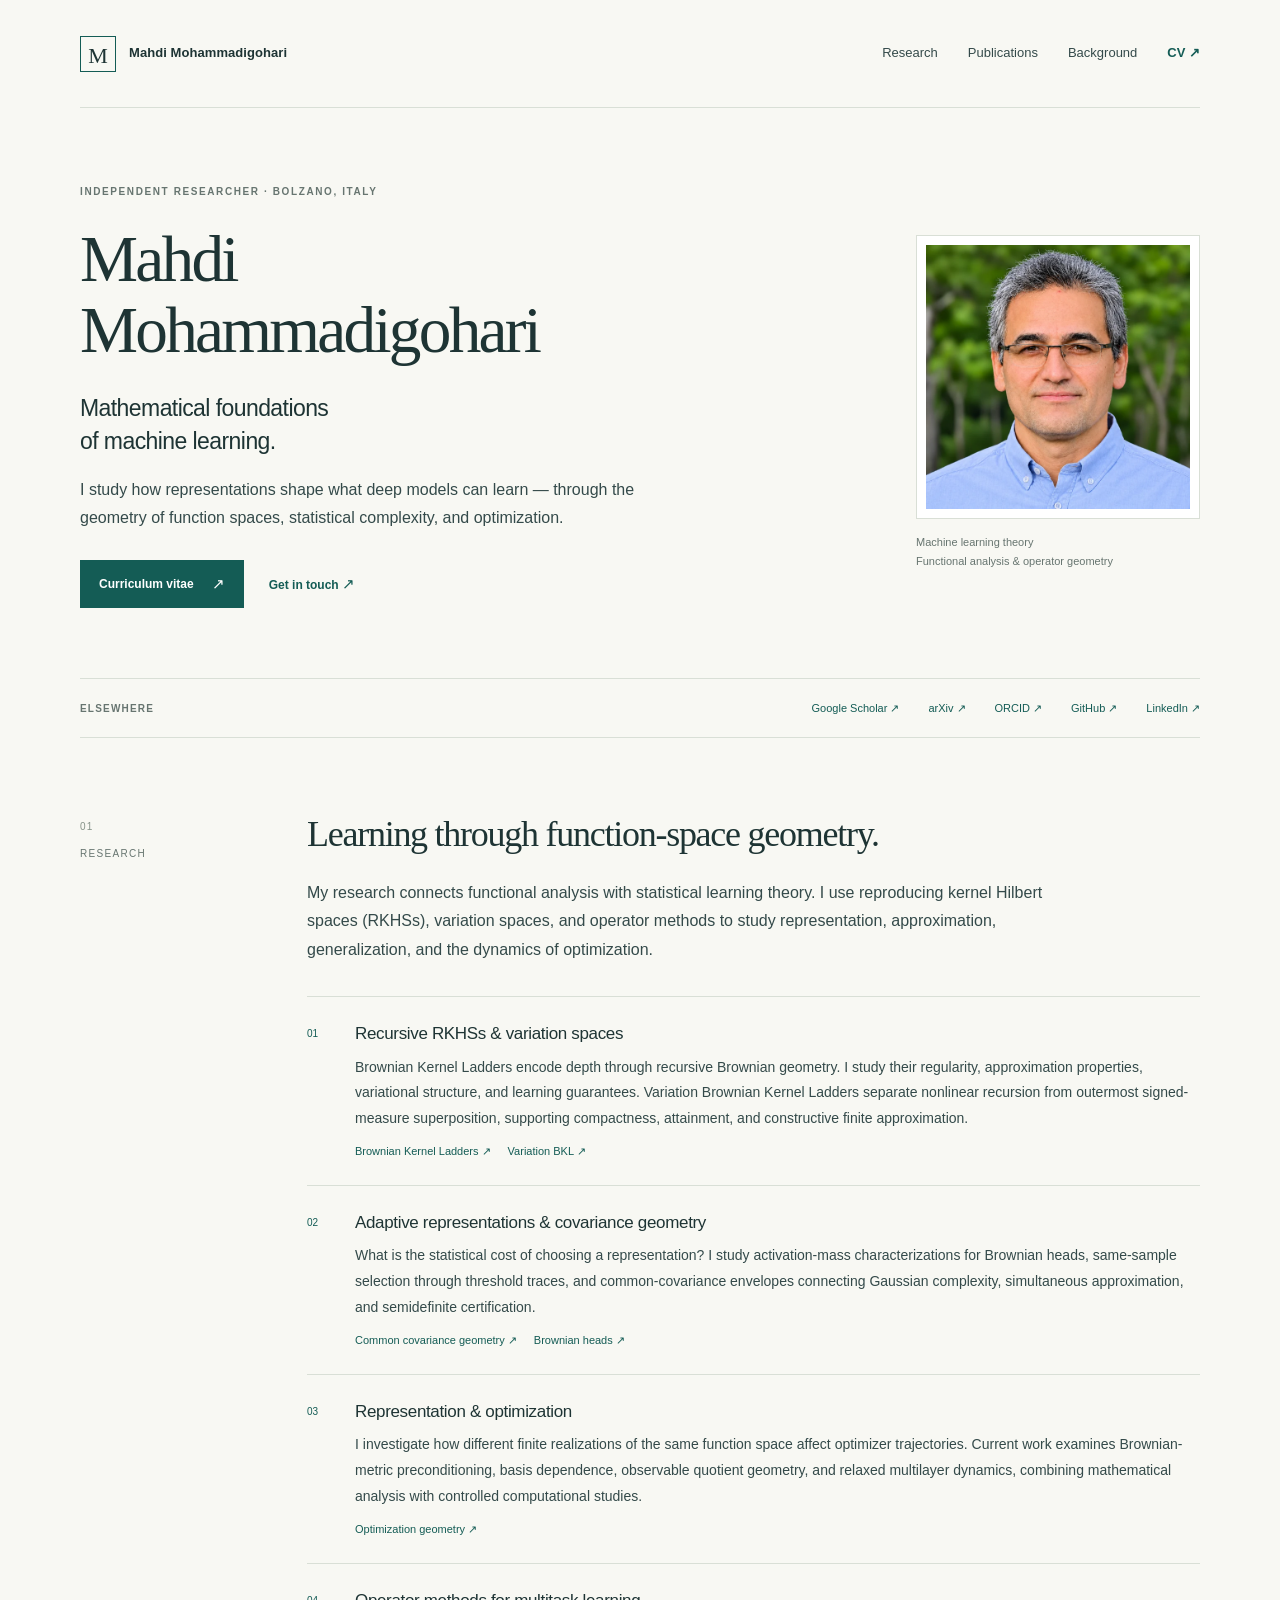
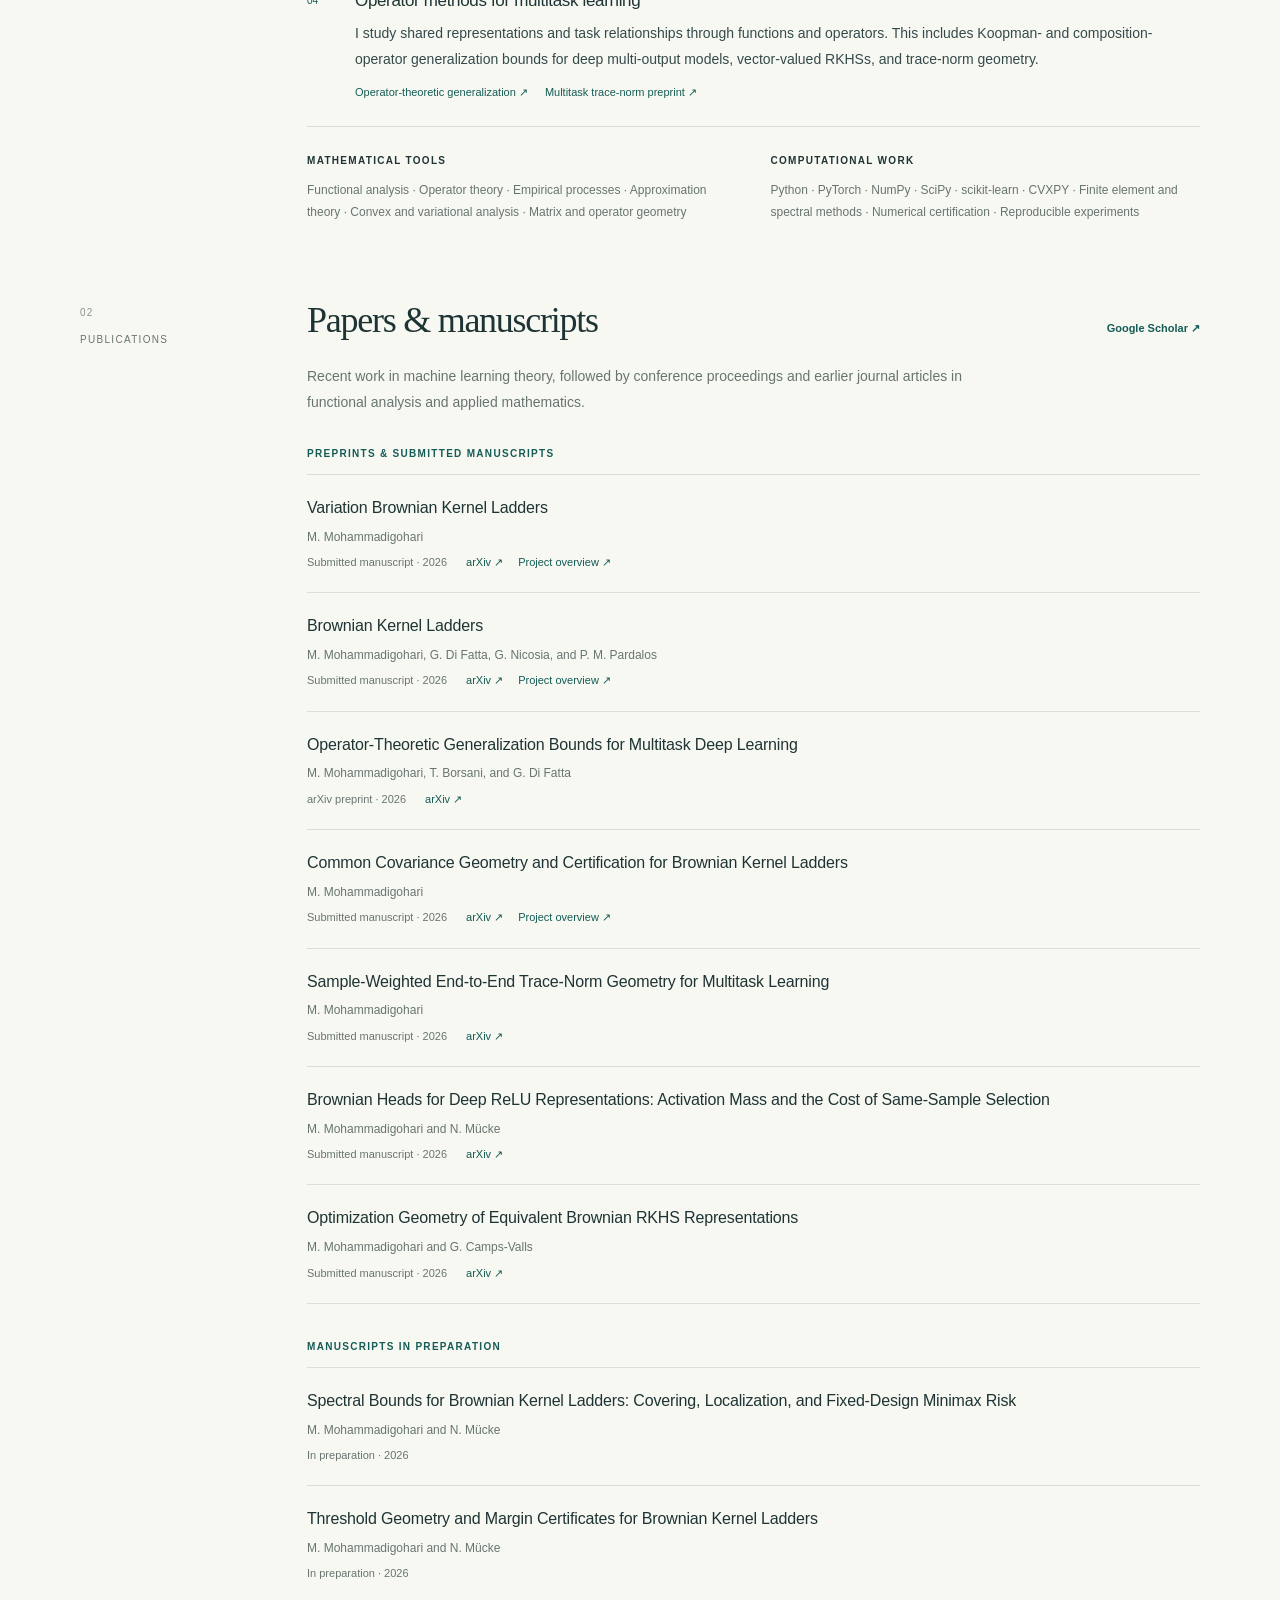
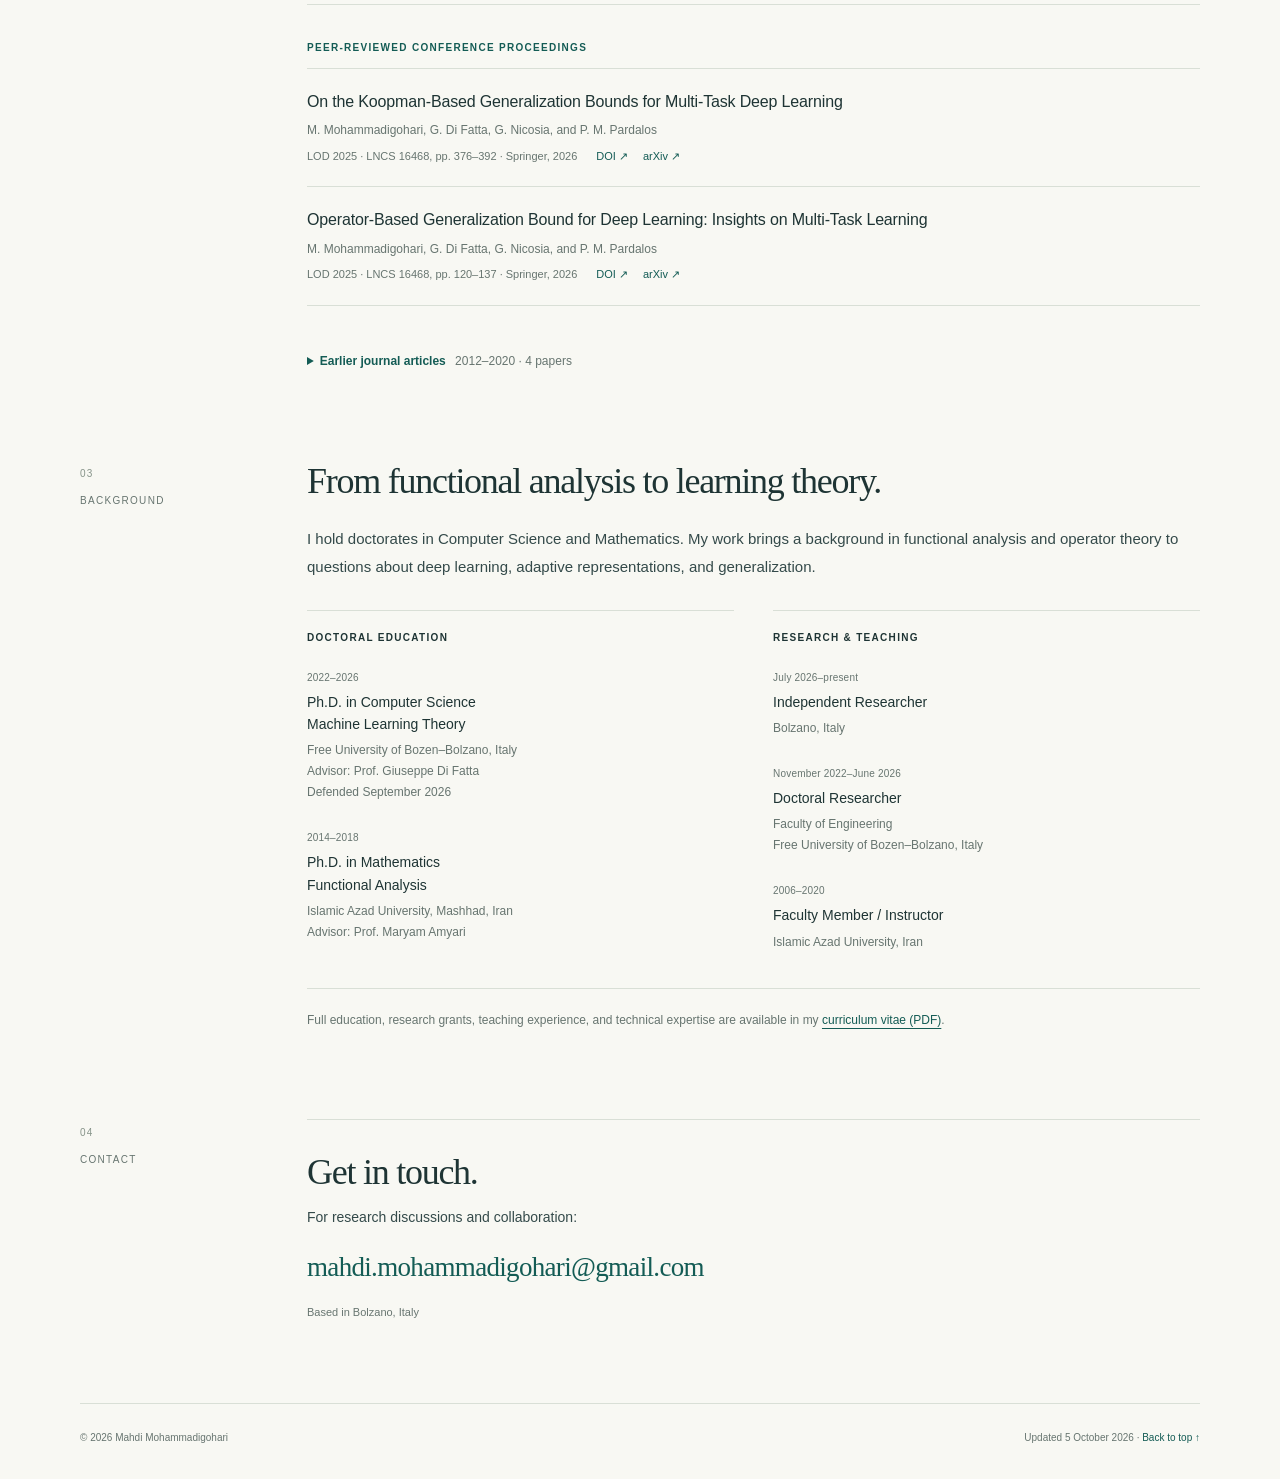
==== commit 5ccd4867: "Replace academic bio portrait with final sharp photo, avoid enlargement" ====
--- a/index.html
+++ b/index.html
@@ -7,7 +7,7 @@
   <meta name="author" content="Mahdi Mohammadigohari">
   <meta property="og:title" content="Mahdi Mohammadigohari | Machine Learning Theory">
   <meta property="og:description" content="Mathematical foundations of machine learning. Research, publications, and background in kernel methods, representation learning, and optimization geometry.">
-  <meta property="og:image" content="https://mmg1980cs.github.io/myphoto-2026-11-sharp.webp">
+  <meta property="og:image" content="https://mmg1980cs.github.io/myphoto-2026-11-final.webp">
   <meta property="og:url" content="https://mmg1980cs.github.io/">
   <meta property="og:type" content="website">
   <meta name="theme-color" content="#145c55">
@@ -49,7 +49,7 @@
         </div>
       </div>
       <figure class="portrait">
-        <div class="portrait-frame"><img src="myphoto-2026-11-sharp.webp" width="400" height="400" alt="Portrait of Mahdi Mohammadigohari" fetchpriority="high"></div>
+        <div class="portrait-frame"><img src="myphoto-2026-11-final.webp" width="640" height="640" alt="Portrait of Mahdi Mohammadigohari" fetchpriority="high"></div>
         <figcaption><span>Machine learning theory</span><span>Functional analysis &amp; operator geometry</span></figcaption>
       </figure>
     </section>
--- a/assets/site.css
+++ b/assets/site.css
@@ -45,7 +45,7 @@
 .arrow { font-size: 15px; font-weight: 400; }
 .portrait { margin: 0; align-self: center; padding-top: 15px; }
 .portrait-frame { padding: 9px; background: var(--white); border: 1px solid var(--line); }
-.portrait img { width: 264px; height: 282px; object-fit: cover; object-position: 50% 50%; }
+.portrait img { width: 264px; height: 264px; object-fit: contain; object-position: 50% 50%; }
 .portrait figcaption { margin-top: 14px; color: var(--muted); font-size: 11px; line-height: 1.8; }
 .portrait figcaption span { display: block; }
 .profile-links { display: flex; flex-wrap: wrap; align-items: center; column-gap: 29px; row-gap: 9px; padding-block: 20px; border-top: 1px solid var(--line); border-bottom: 1px solid var(--line); font-size: 11px; }
